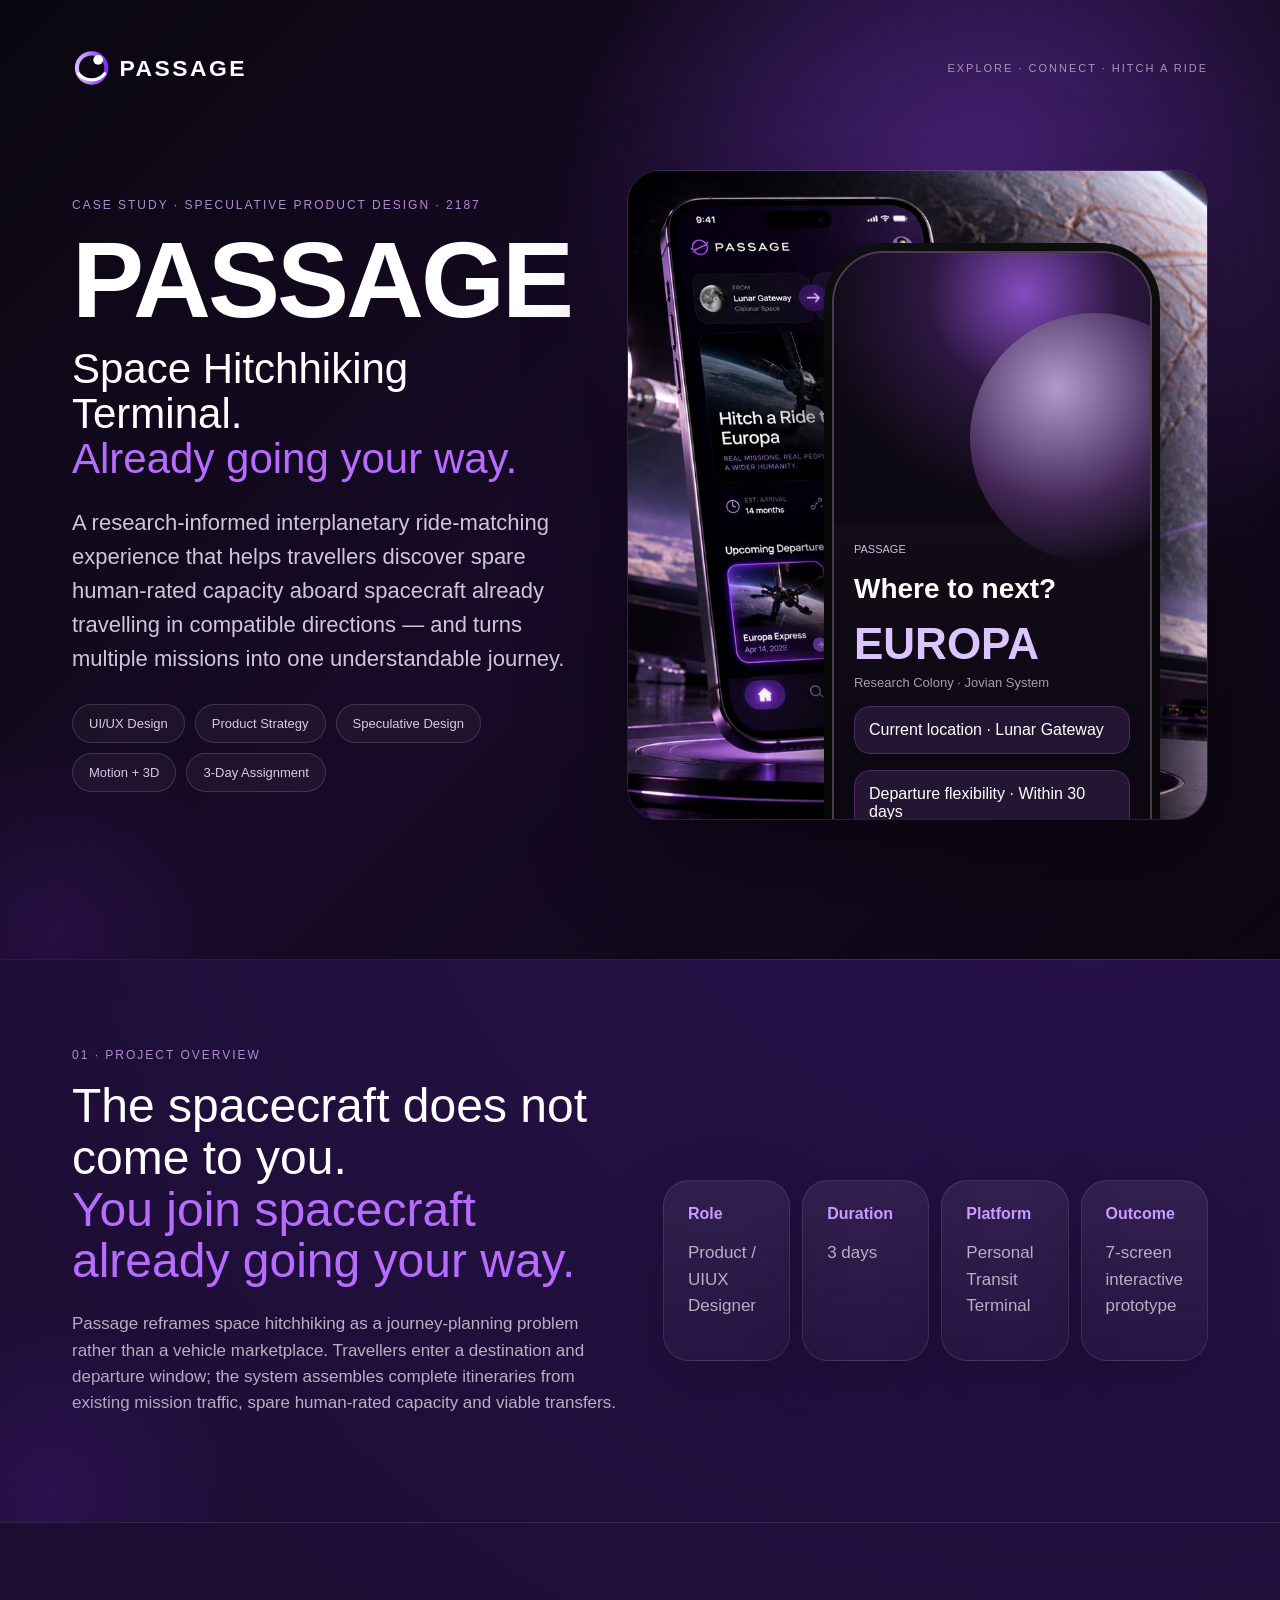
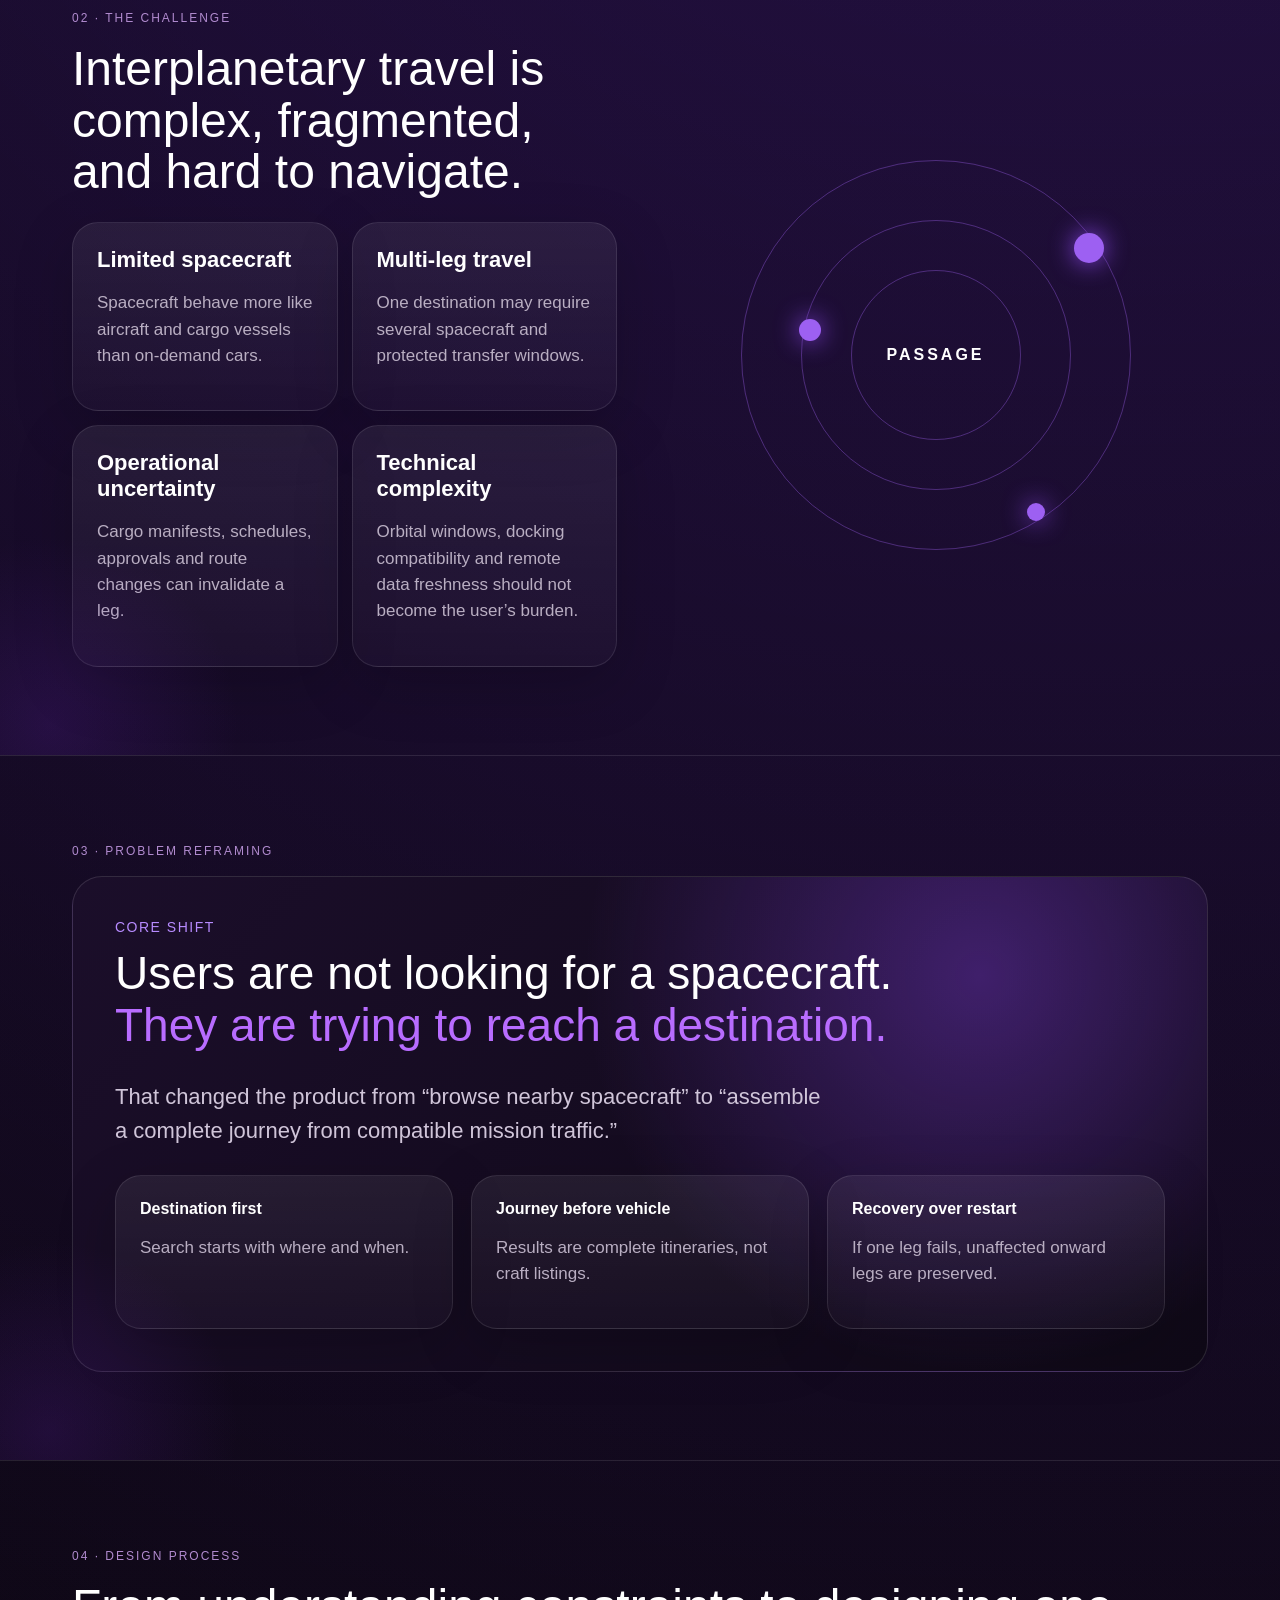
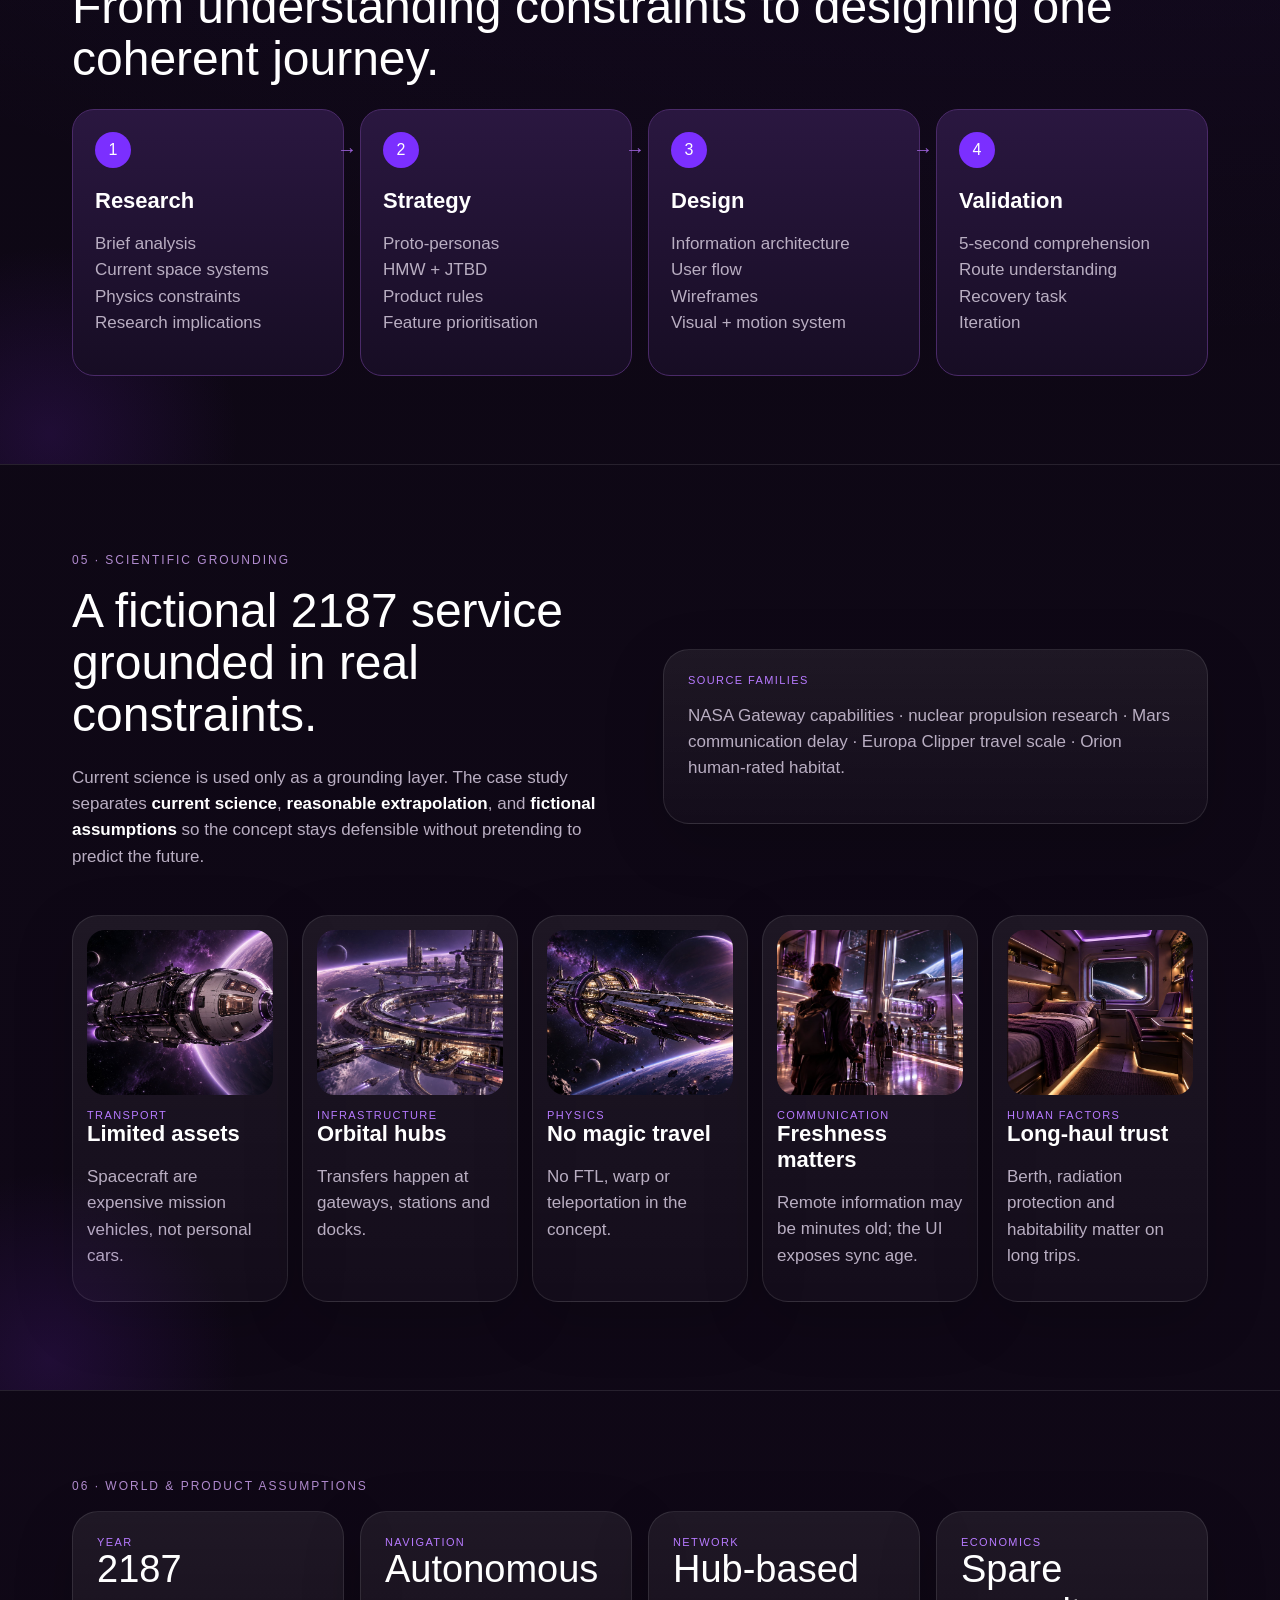
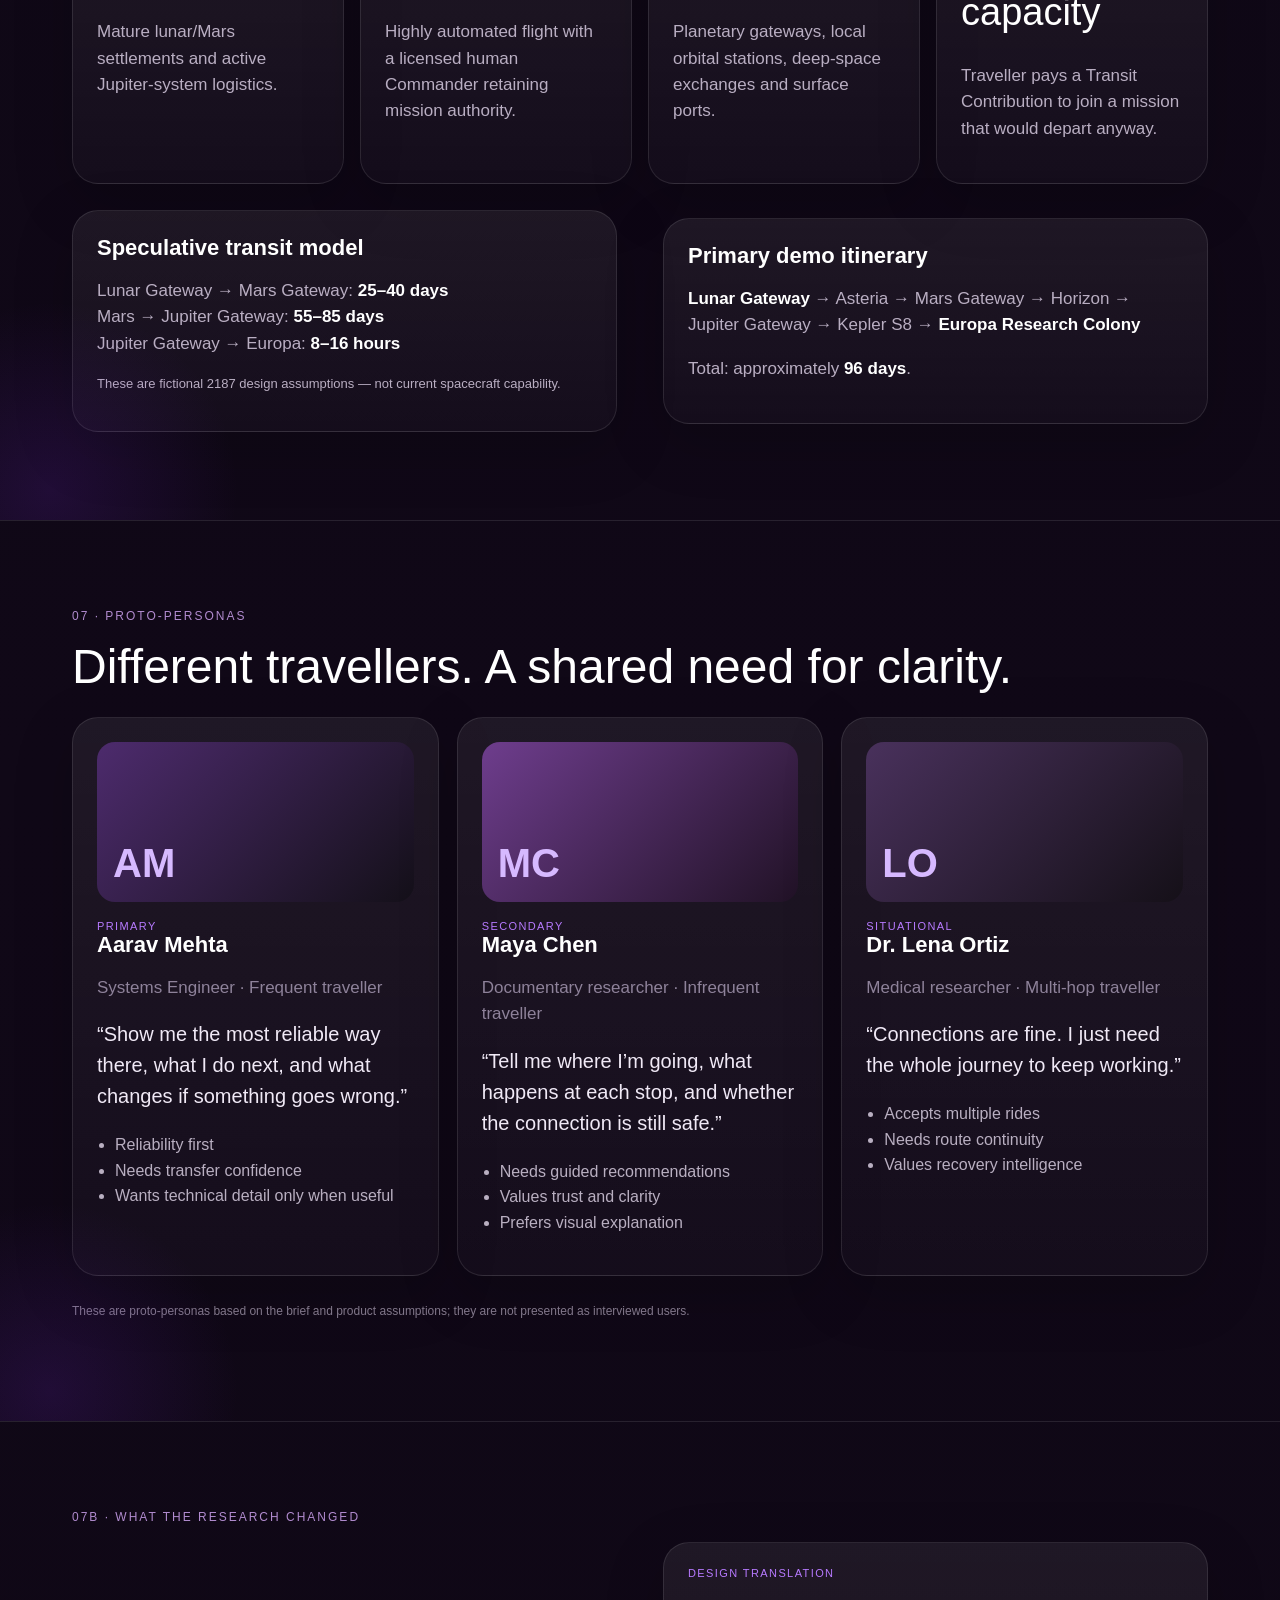
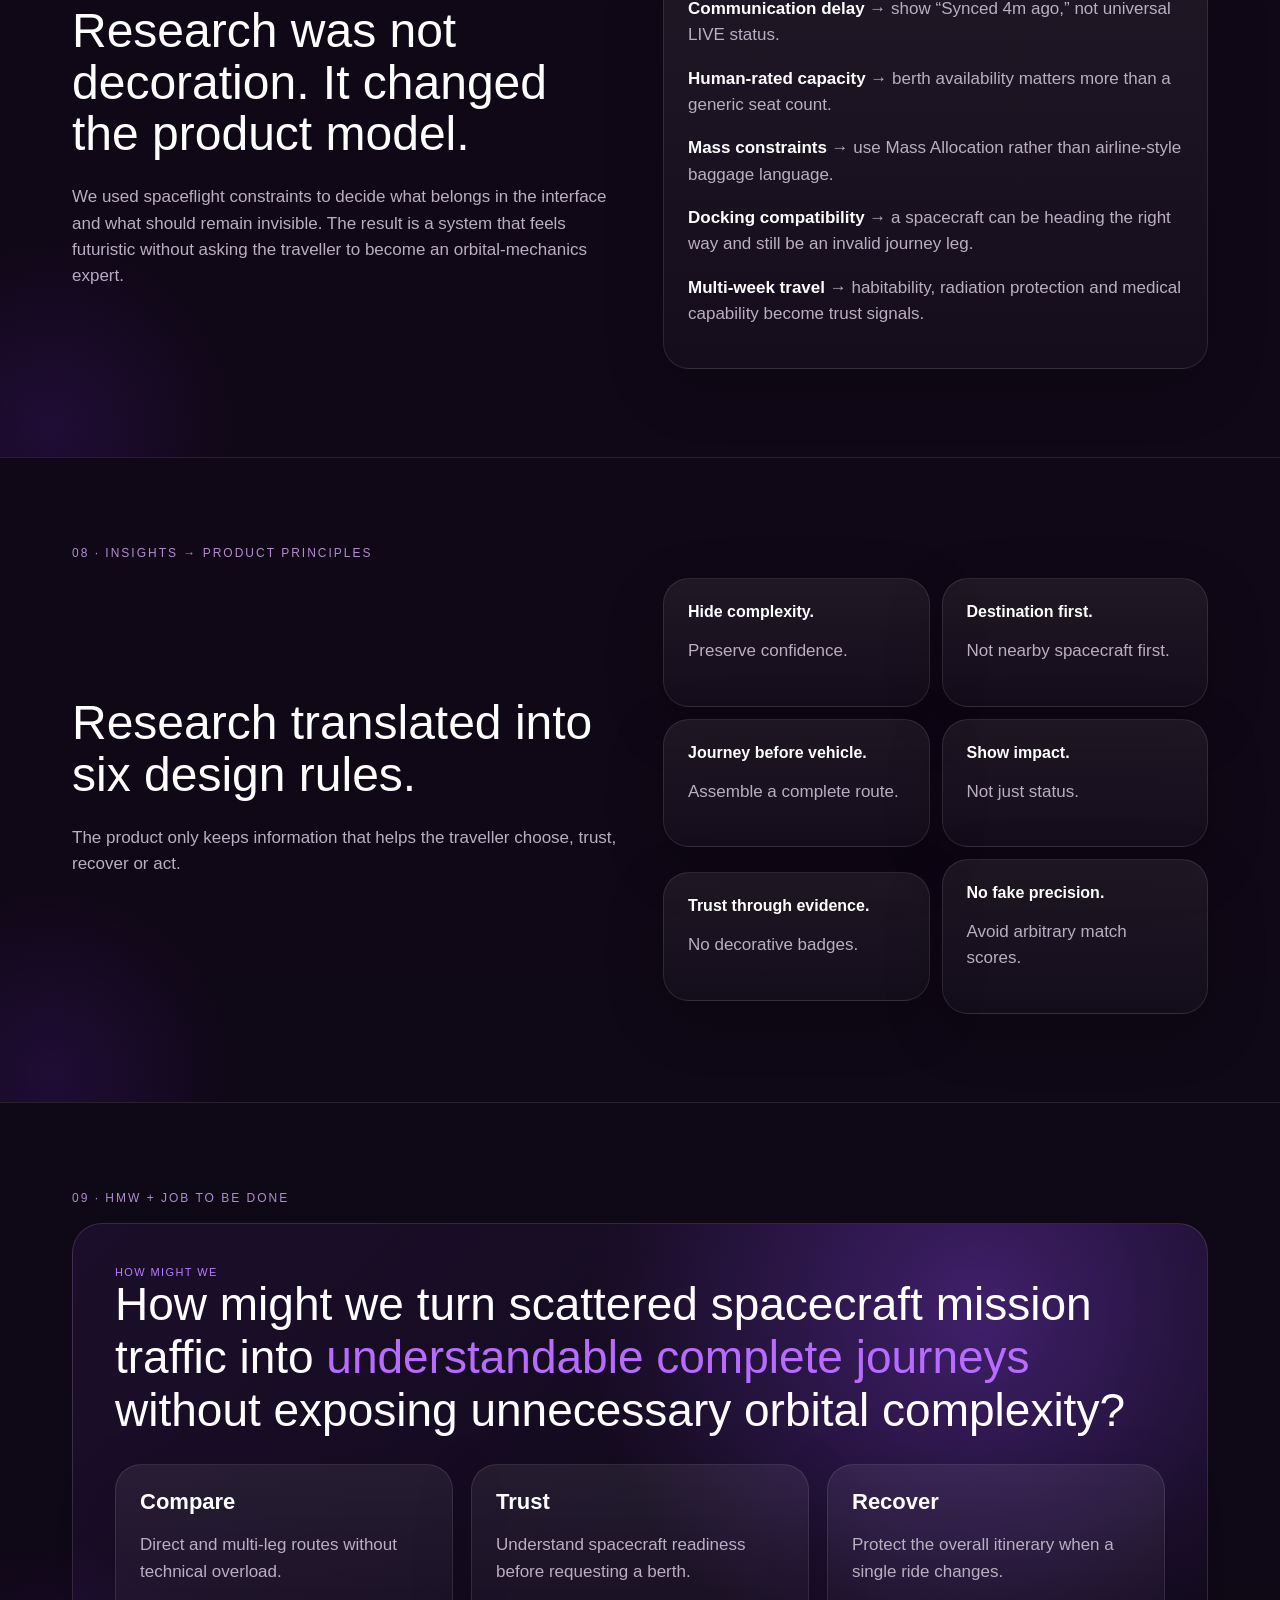
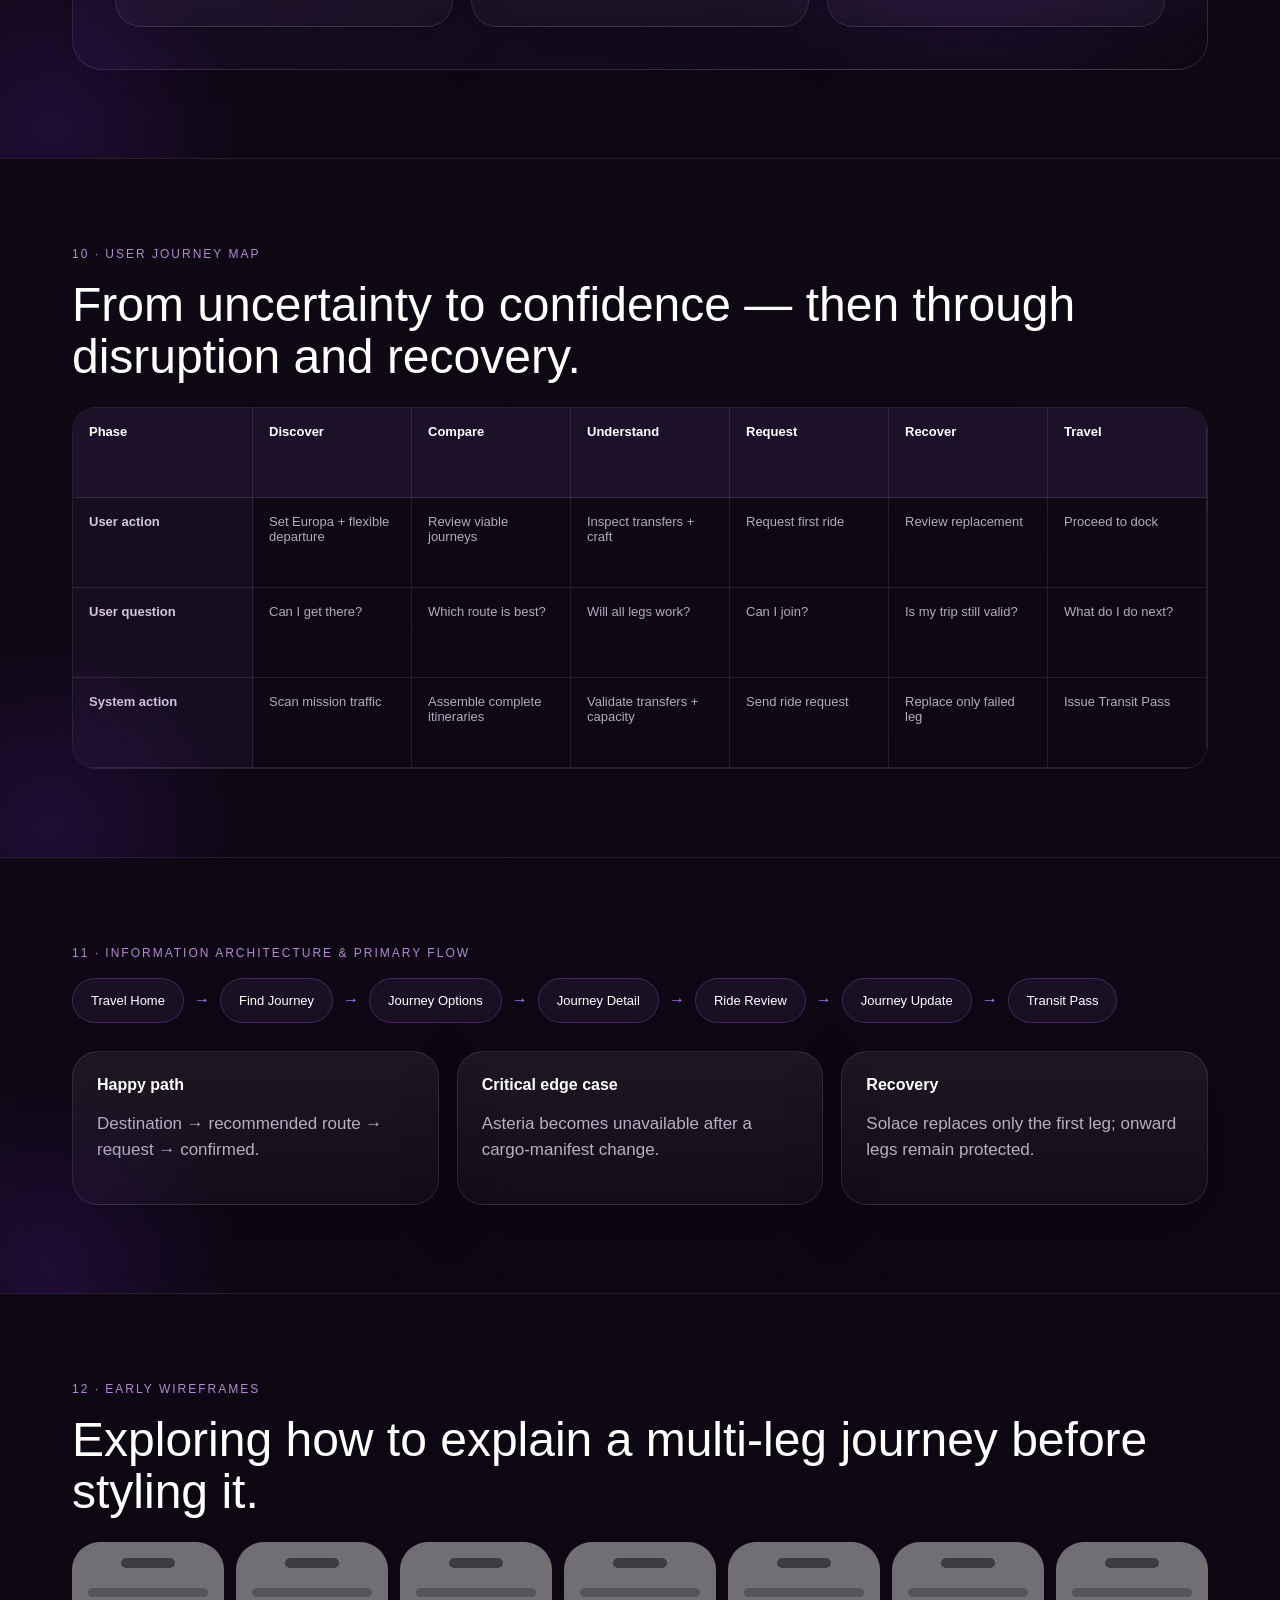
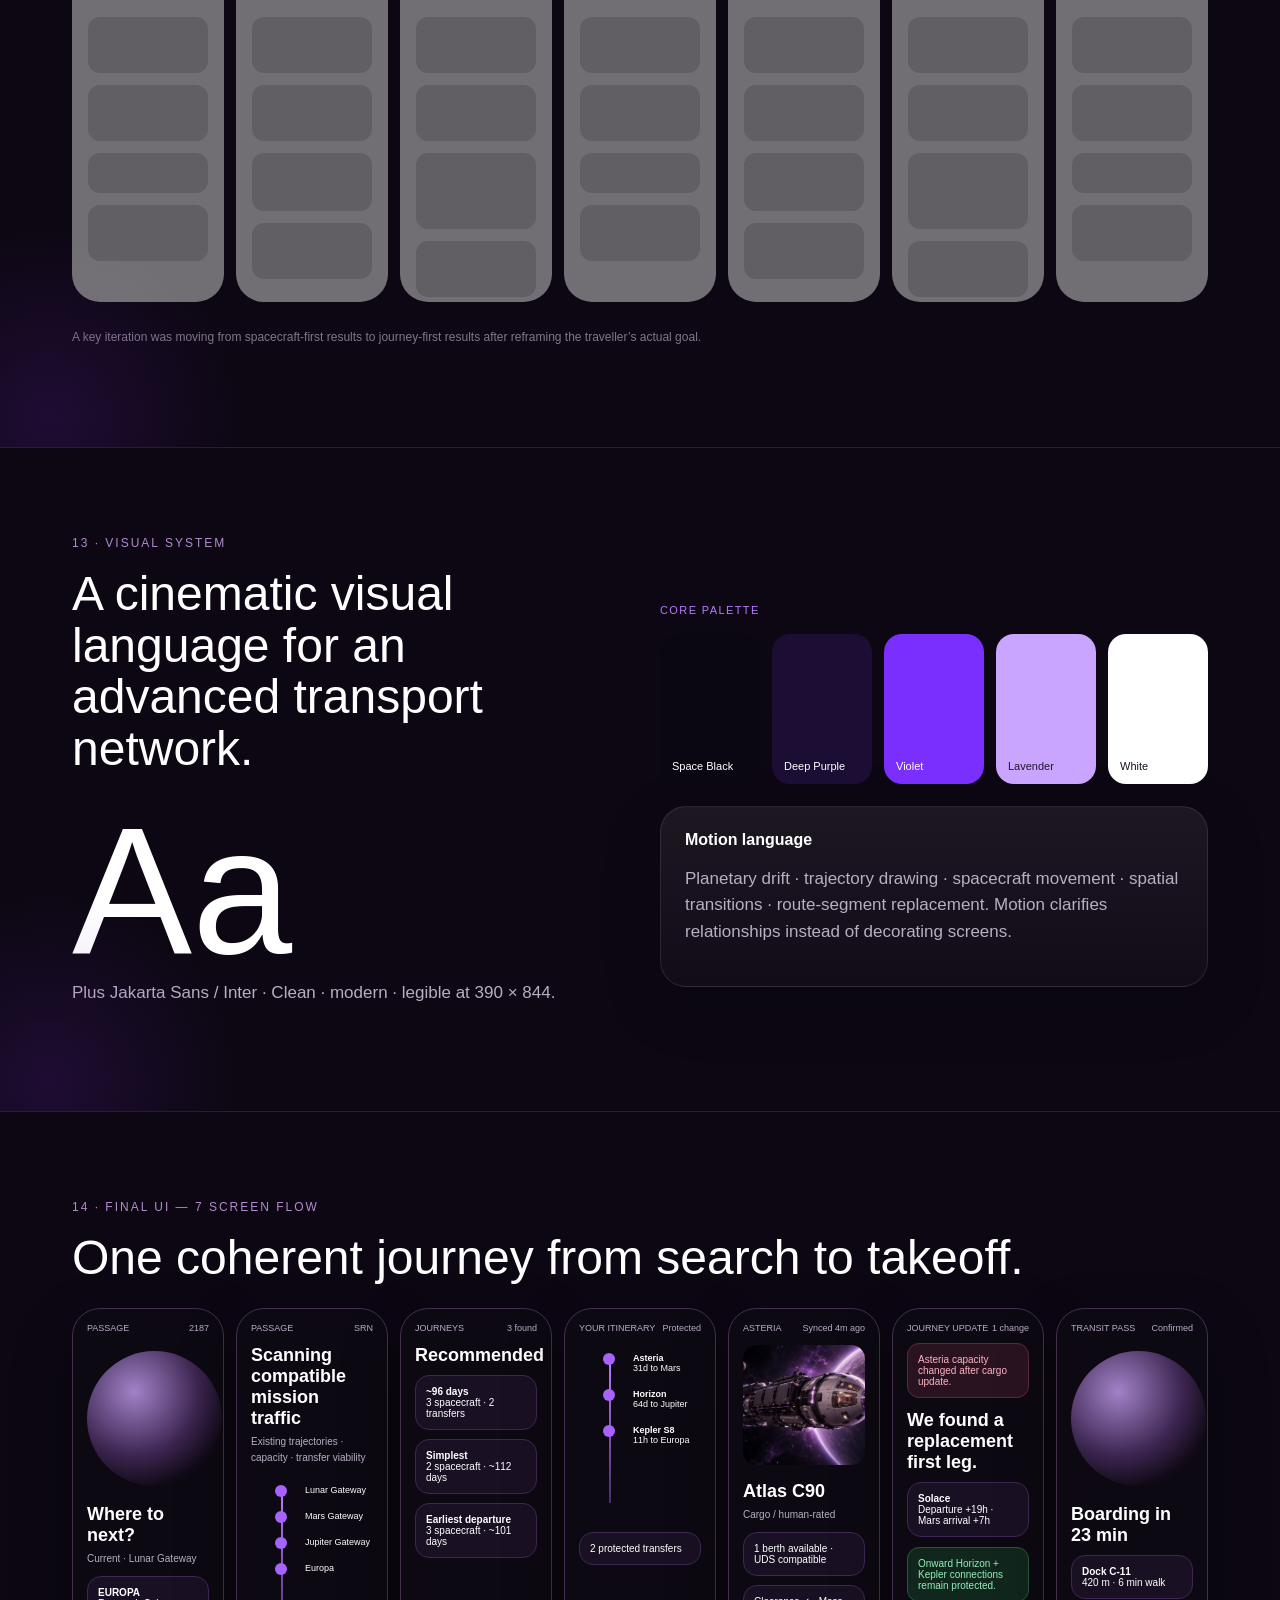
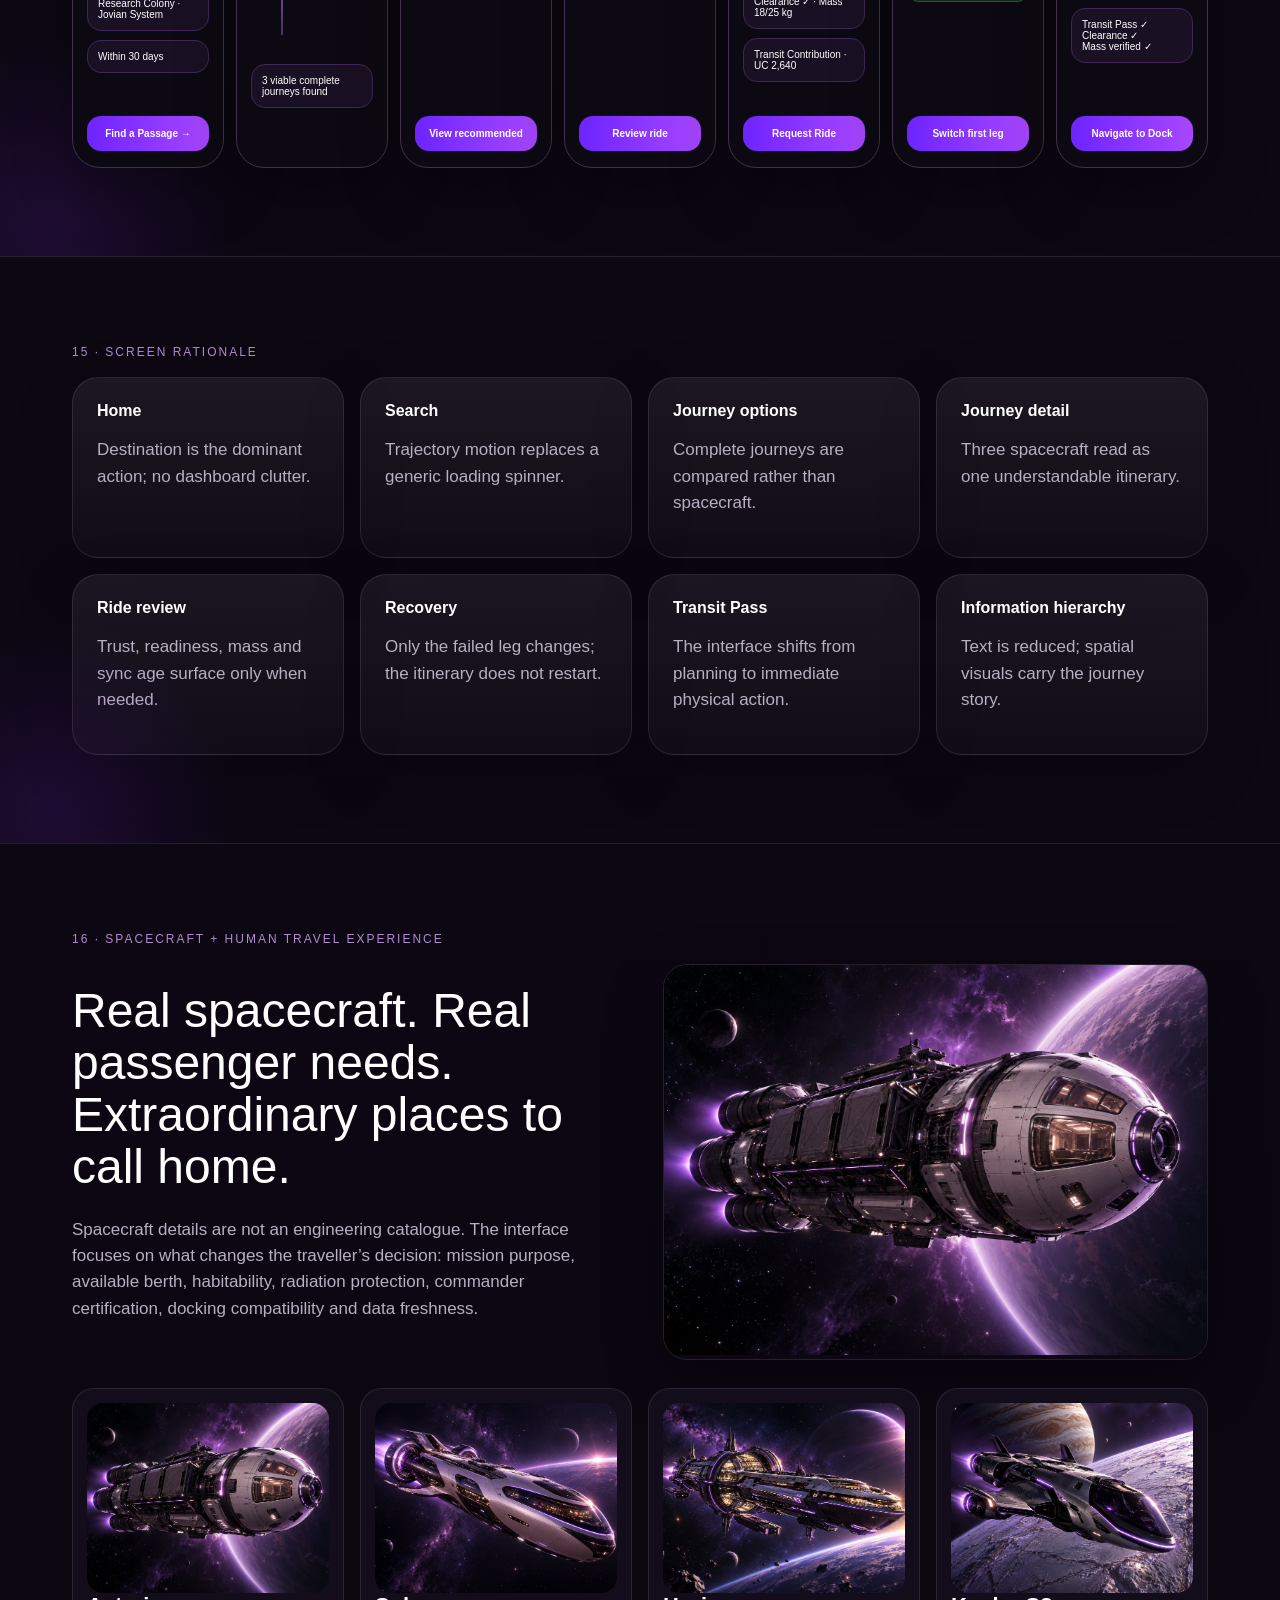
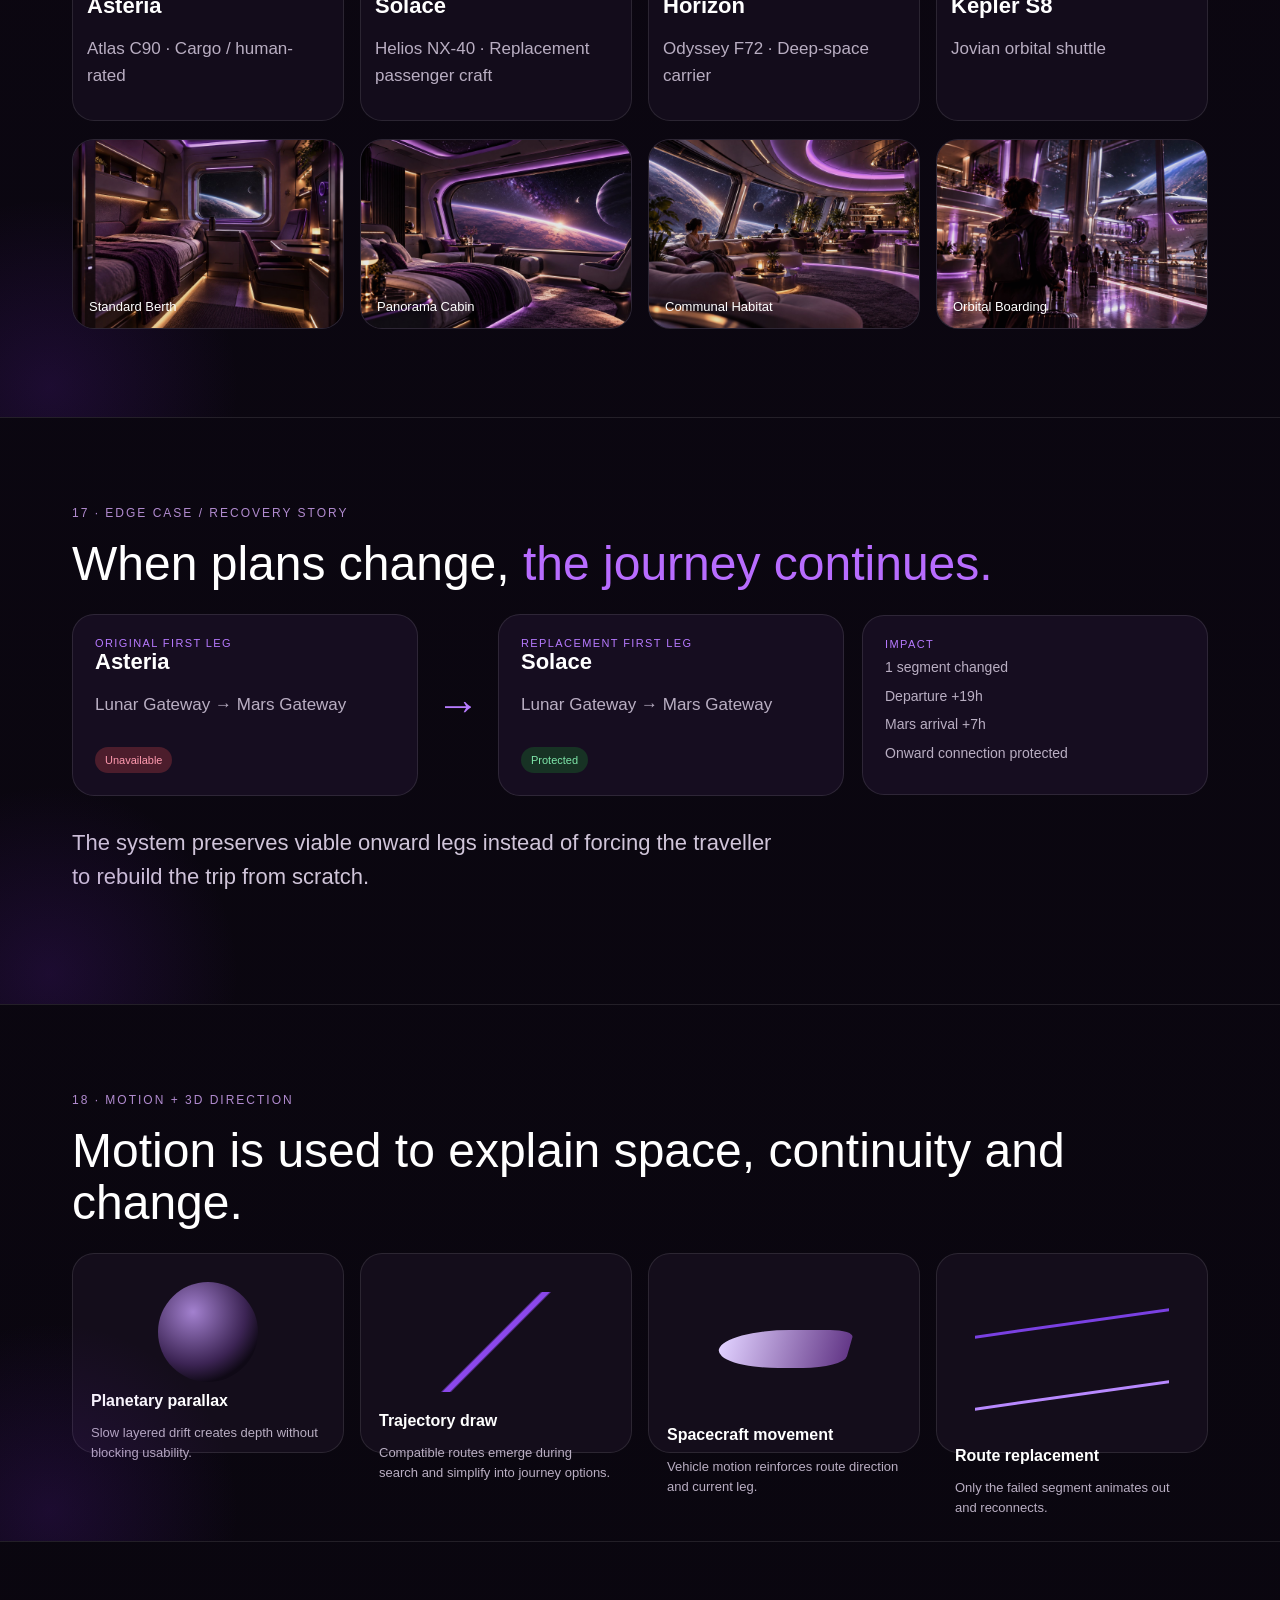
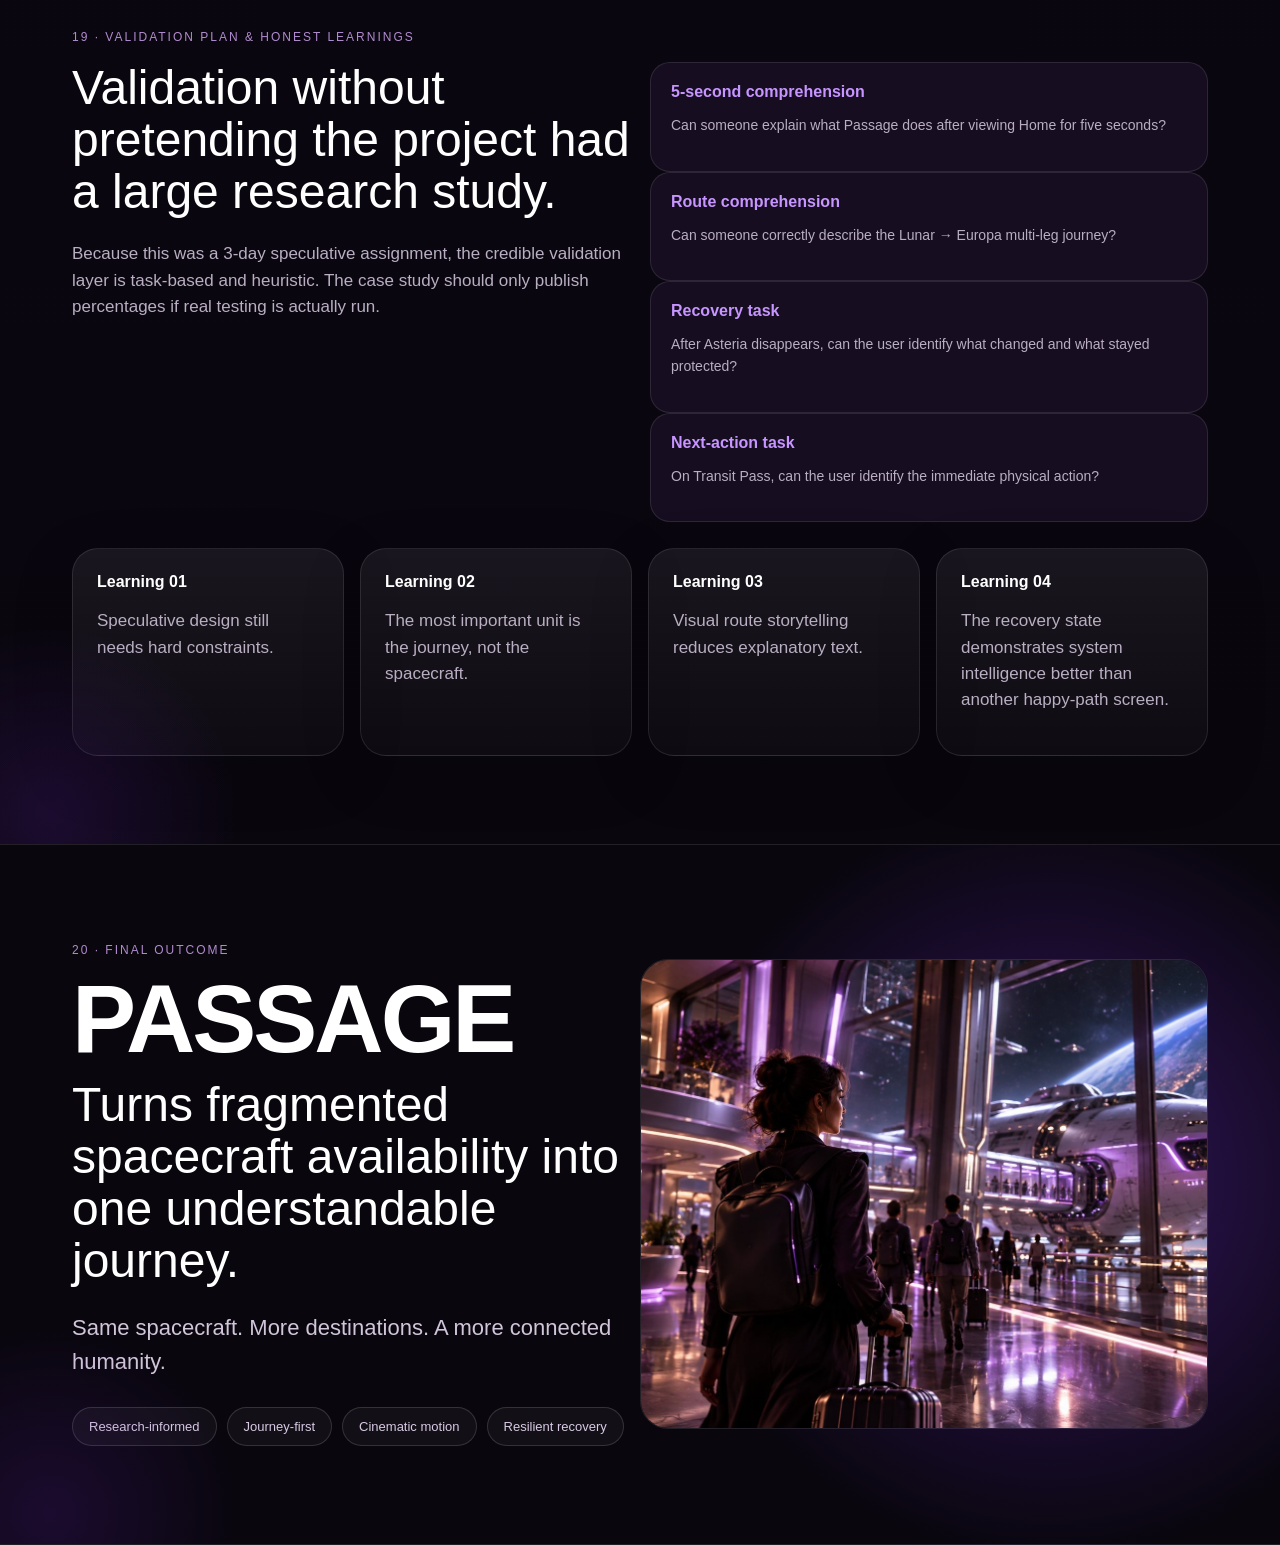
==== index.html @ 9d710ddb "Initial commit: Passage case study" ====
<!doctype html>
<html><head><meta charset="utf-8"><meta name="viewport" content="width=device-width,initial-scale=1">
<title>PASSAGE — Space Hitchhiking Case Study</title><link rel="stylesheet" href="style.css"></head>
<body><main class="case">

<section class="hero">
<div class="topbar"><img src="assets/passage_logo.svg"><div class="nav">EXPLORE · CONNECT · HITCH A RIDE</div></div>
<div class="hero-grid">
<div class="hero-copy">
<div class="eyebrow">CASE STUDY · SPECULATIVE PRODUCT DESIGN · 2187</div>
<h1>PASSAGE</h1>
<h2>Space Hitchhiking Terminal.<br><span class="highlight">Already going your way.</span></h2>
<p class="lead">A research-informed interplanetary ride-matching experience that helps travellers discover spare human-rated capacity aboard spacecraft already travelling in compatible directions — and turns multiple missions into one understandable journey.</p>
<div class="chips"><span class="chip">UI/UX Design</span><span class="chip">Product Strategy</span><span class="chip">Speculative Design</span><span class="chip">Motion + 3D</span><span class="chip">3-Day Assignment</span></div>
</div>
<div class="hero-art hero-real"><img src="assets/hero_real.jpg" class="hero-real-img" alt="PASSAGE cinematic Europa travel experience">
<div class="device"><div class="sky"></div><div class="body"><div class="app-head"><span>PASSAGE</span><span>2187</span></div><div class="app-title">Where to next?</div><div class="destination">EUROPA<span>Research Colony · Jovian System</span></div><div class="pill">Current location · Lunar Gateway</div><div class="pill">Departure flexibility · Within 30 days</div><div class="cta">Find a Passage →</div></div></div>
</div>
</div>
</section>

<section>
<div class="eyebrow">01 · PROJECT OVERVIEW</div>
<div class="grid2">
<div><h2>The spacecraft does not come to you.<br><span class="highlight">You join spacecraft already going your way.</span></h2>
<p>Passage reframes space hitchhiking as a journey-planning problem rather than a vehicle marketplace. Travellers enter a destination and departure window; the system assembles complete itineraries from existing mission traffic, spare human-rated capacity and viable transfers.</p></div>
<div class="meta-row">
<div class="card"><b>Role</b><p>Product / UIUX Designer</p></div><div class="card"><b>Duration</b><p>3 days</p></div><div class="card"><b>Platform</b><p>Personal Transit Terminal</p></div><div class="card"><b>Outcome</b><p>7-screen interactive prototype</p></div>
</div></div>
</section>

<section>
<div class="eyebrow">02 · THE CHALLENGE</div>
<div class="grid2"><div>
<h2>Interplanetary travel is complex, fragmented, and hard to navigate.</h2>
<div class="grid2" style="gap:14px">
<div class="card"><h4>Limited spacecraft</h4><p>Spacecraft behave more like aircraft and cargo vessels than on-demand cars.</p></div>
<div class="card"><h4>Multi-leg travel</h4><p>One destination may require several spacecraft and protected transfer windows.</p></div>
<div class="card"><h4>Operational uncertainty</h4><p>Cargo manifests, schedules, approvals and route changes can invalidate a leg.</p></div>
<div class="card"><h4>Technical complexity</h4><p>Orbital windows, docking compatibility and remote data freshness should not become the user’s burden.</p></div>
</div></div>
<div class="problem-ring"><div class="ring r1"></div><div class="ring r2"></div><div class="ring r3"></div><div class="dot d1"></div><div class="dot d2"></div><div class="dot d3"></div><div class="center">PASSAGE</div></div>
</div>
</section>

<section>
<div class="eyebrow">03 · PROBLEM REFRAMING</div>
<div class="hmw"><div class="kicker">Core shift</div><h3>Users are not looking for a spacecraft.<br><span class="highlight">They are trying to reach a destination.</span></h3>
<p class="lead">That changed the product from “browse nearby spacecraft” to “assemble a complete journey from compatible mission traffic.”</p>
<div class="grid3" style="margin-top:26px"><div class="card"><b>Destination first</b><p>Search starts with where and when.</p></div><div class="card"><b>Journey before vehicle</b><p>Results are complete itineraries, not craft listings.</p></div><div class="card"><b>Recovery over restart</b><p>If one leg fails, unaffected onward legs are preserved.</p></div></div></div>
</section>

<section>
<div class="eyebrow">04 · DESIGN PROCESS</div>
<h2>From understanding constraints to designing one coherent journey.</h2>
<div class="process">
<div class="stage"><div class="num">1</div><h4>Research</h4><p>Brief analysis<br>Current space systems<br>Physics constraints<br>Research implications</p></div>
<div class="stage"><div class="num">2</div><h4>Strategy</h4><p>Proto-personas<br>HMW + JTBD<br>Product rules<br>Feature prioritisation</p></div>
<div class="stage"><div class="num">3</div><h4>Design</h4><p>Information architecture<br>User flow<br>Wireframes<br>Visual + motion system</p></div>
<div class="stage"><div class="num">4</div><h4>Validation</h4><p>5-second comprehension<br>Route understanding<br>Recovery task<br>Iteration</p></div>
</div>
</section>

<section>
<div class="eyebrow">05 · SCIENTIFIC GROUNDING</div>
<div class="grid2"><div><h2>A fictional 2187 service grounded in real constraints.</h2>
<p>Current science is used only as a grounding layer. The case study separates <b class="white">current science</b>, <b class="white">reasonable extrapolation</b>, and <b class="white">fictional assumptions</b> so the concept stays defensible without pretending to predict the future.</p></div>
<div class="card"><div class="tag">Source families</div><p>NASA Gateway capabilities · nuclear propulsion research · Mars communication delay · Europa Clipper travel scale · Orion human-rated habitat.</p></div></div>
<div class="grid5" style="margin-top:28px">
<div class="card research-card"><div class="visual photo-visual"><img src="assets/asteria_real.jpg"></div><div class="tag">Transport</div><h4>Limited assets</h4><p>Spacecraft are expensive mission vehicles, not personal cars.</p></div>
<div class="card research-card"><div class="visual photo-visual"><img src="assets/hub_real.jpg"></div><div class="tag">Infrastructure</div><h4>Orbital hubs</h4><p>Transfers happen at gateways, stations and docks.</p></div>
<div class="card research-card"><div class="visual photo-visual"><img src="assets/horizon_real.jpg"></div><div class="tag">Physics</div><h4>No magic travel</h4><p>No FTL, warp or teleportation in the concept.</p></div>
<div class="card research-card"><div class="visual photo-visual"><img src="assets/boarding_real.jpg"></div><div class="tag">Communication</div><h4>Freshness matters</h4><p>Remote information may be minutes old; the UI exposes sync age.</p></div>
<div class="card research-card"><div class="visual photo-visual"><img src="assets/berth_real.jpg"></div><div class="tag">Human factors</div><h4>Long-haul trust</h4><p>Berth, radiation protection and habitability matter on long trips.</p></div>
</div>
</section>

<section>
<div class="eyebrow">06 · WORLD & PRODUCT ASSUMPTIONS</div>
<div class="grid4">
<div class="card"><div class="tag">Year</div><h3>2187</h3><p>Mature lunar/Mars settlements and active Jupiter-system logistics.</p></div>
<div class="card"><div class="tag">Navigation</div><h3>Autonomous</h3><p>Highly automated flight with a licensed human Commander retaining mission authority.</p></div>
<div class="card"><div class="tag">Network</div><h3>Hub-based</h3><p>Planetary gateways, local orbital stations, deep-space exchanges and surface ports.</p></div>
<div class="card"><div class="tag">Economics</div><h3>Spare capacity</h3><p>Traveller pays a Transit Contribution to join a mission that would depart anyway.</p></div>
</div>
<div class="grid2" style="margin-top:26px">
<div class="card"><h4>Speculative transit model</h4><p>Lunar Gateway → Mars Gateway: <b class="white">25–40 days</b><br>Mars → Jupiter Gateway: <b class="white">55–85 days</b><br>Jupiter Gateway → Europa: <b class="white">8–16 hours</b></p><p class="small">These are fictional 2187 design assumptions — not current spacecraft capability.</p></div>
<div class="card"><h4>Primary demo itinerary</h4><p><b class="white">Lunar Gateway</b> → Asteria → Mars Gateway → Horizon → Jupiter Gateway → Kepler S8 → <b class="white">Europa Research Colony</b></p><p>Total: approximately <b class="white">96 days</b>.</p></div>
</div>
</section>

<section>
<div class="eyebrow">07 · PROTO-PERSONAS</div>
<h2>Different travellers. A shared need for clarity.</h2>
<div class="grid3">
<div class="card persona"><div class="avatar">AM</div><div class="tag" style="margin-top:18px">Primary</div><h4>Aarav Mehta</h4><p class="muted">Systems Engineer · Frequent traveller</p><p class="quote">“Show me the most reliable way there, what I do next, and what changes if something goes wrong.”</p><ul><li>Reliability first</li><li>Needs transfer confidence</li><li>Wants technical detail only when useful</li></ul></div>
<div class="card persona"><div class="avatar alt">MC</div><div class="tag" style="margin-top:18px">Secondary</div><h4>Maya Chen</h4><p class="muted">Documentary researcher · Infrequent traveller</p><p class="quote">“Tell me where I’m going, what happens at each stop, and whether the connection is still safe.”</p><ul><li>Needs guided recommendations</li><li>Values trust and clarity</li><li>Prefers visual explanation</li></ul></div>
<div class="card persona"><div class="avatar alt2">LO</div><div class="tag" style="margin-top:18px">Situational</div><h4>Dr. Lena Ortiz</h4><p class="muted">Medical researcher · Multi-hop traveller</p><p class="quote">“Connections are fine. I just need the whole journey to keep working.”</p><ul><li>Accepts multiple rides</li><li>Needs route continuity</li><li>Values recovery intelligence</li></ul></div>
</div>
<p class="footer-note">These are proto-personas based on the brief and product assumptions; they are not presented as interviewed users.</p>
</section>

<section>
<div class="eyebrow">07B · WHAT THE RESEARCH CHANGED</div>
<div class="grid2">
<div>
<h2>Research was not decoration. It changed the product model.</h2>
<p>We used spaceflight constraints to decide what belongs in the interface and what should remain invisible. The result is a system that feels futuristic without asking the traveller to become an orbital-mechanics expert.</p>
</div>
<div class="card">
<div class="tag">Design translation</div>
<p><b class="white">Communication delay</b> → show “Synced 4m ago,” not universal LIVE status.</p>
<p><b class="white">Human-rated capacity</b> → berth availability matters more than a generic seat count.</p>
<p><b class="white">Mass constraints</b> → use Mass Allocation rather than airline-style baggage language.</p>
<p><b class="white">Docking compatibility</b> → a spacecraft can be heading the right way and still be an invalid journey leg.</p>
<p><b class="white">Multi-week travel</b> → habitability, radiation protection and medical capability become trust signals.</p>
</div>
</div>
</section>

<section>
<div class="eyebrow">08 · INSIGHTS → PRODUCT PRINCIPLES</div>
<div class="grid2">
<div><h2>Research translated into six design rules.</h2><p>The product only keeps information that helps the traveller choose, trust, recover or act.</p></div>
<div class="grid2" style="gap:12px">
<div class="card"><b>Hide complexity.</b><p>Preserve confidence.</p></div><div class="card"><b>Destination first.</b><p>Not nearby spacecraft first.</p></div>
<div class="card"><b>Journey before vehicle.</b><p>Assemble a complete route.</p></div><div class="card"><b>Show impact.</b><p>Not just status.</p></div>
<div class="card"><b>Trust through evidence.</b><p>No decorative badges.</p></div><div class="card"><b>No fake precision.</b><p>Avoid arbitrary match scores.</p></div>
</div></div>
</section>

<section>
<div class="eyebrow">09 · HMW + JOB TO BE DONE</div>
<div class="hmw"><div class="tag">How might we</div><h3>How might we turn scattered spacecraft mission traffic into <span class="highlight">understandable complete journeys</span> without exposing unnecessary orbital complexity?</h3>
<div class="grid3"><div class="card"><h4>Compare</h4><p>Direct and multi-leg routes without technical overload.</p></div><div class="card"><h4>Trust</h4><p>Understand spacecraft readiness before requesting a berth.</p></div><div class="card"><h4>Recover</h4><p>Protect the overall itinerary when a single ride changes.</p></div></div></div>
</section>

<section>
<div class="eyebrow">10 · USER JOURNEY MAP</div>
<h2>From uncertainty to confidence — then through disruption and recovery.</h2>
<div class="journey-table">
<div class="jt-cell head">Phase</div><div class="jt-cell head">Discover</div><div class="jt-cell head">Compare</div><div class="jt-cell head">Understand</div><div class="jt-cell head">Request</div><div class="jt-cell head">Recover</div><div class="jt-cell head">Travel</div>
<div class="jt-cell phase">User action</div><div class="jt-cell">Set Europa + flexible departure</div><div class="jt-cell">Review viable journeys</div><div class="jt-cell">Inspect transfers + craft</div><div class="jt-cell">Request first ride</div><div class="jt-cell">Review replacement</div><div class="jt-cell">Proceed to dock</div>
<div class="jt-cell phase">User question</div><div class="jt-cell">Can I get there?</div><div class="jt-cell">Which route is best?</div><div class="jt-cell">Will all legs work?</div><div class="jt-cell">Can I join?</div><div class="jt-cell">Is my trip still valid?</div><div class="jt-cell">What do I do next?</div>
<div class="jt-cell phase">System action</div><div class="jt-cell">Scan mission traffic</div><div class="jt-cell">Assemble complete itineraries</div><div class="jt-cell">Validate transfers + capacity</div><div class="jt-cell">Send ride request</div><div class="jt-cell">Replace only failed leg</div><div class="jt-cell">Issue Transit Pass</div>
</div>
</section>

<section>
<div class="eyebrow">11 · INFORMATION ARCHITECTURE & PRIMARY FLOW</div>
<div class="flow"><span class="node">Travel Home</span><span class="arrow">→</span><span class="node">Find Journey</span><span class="arrow">→</span><span class="node">Journey Options</span><span class="arrow">→</span><span class="node">Journey Detail</span><span class="arrow">→</span><span class="node">Ride Review</span><span class="arrow">→</span><span class="node">Journey Update</span><span class="arrow">→</span><span class="node">Transit Pass</span></div>
<div class="grid3" style="margin-top:28px"><div class="card"><b>Happy path</b><p>Destination → recommended route → request → confirmed.</p></div><div class="card"><b>Critical edge case</b><p>Asteria becomes unavailable after a cargo-manifest change.</p></div><div class="card"><b>Recovery</b><p>Solace replaces only the first leg; onward legs remain protected.</p></div></div>
</section>

<section>
<div class="eyebrow">12 · EARLY WIREFRAMES</div>
<h2>Exploring how to explain a multi-leg journey before styling it.</h2>
<div class="wire-row"><div class="wf"><div class="notch"></div><div class="line"></div><div class="box"></div><div class="box"></div><div class="box" style="height:40px"></div><div class="box"></div></div><div class="wf"><div class="notch"></div><div class="line"></div><div class="box"></div><div class="box"></div><div class="box" style="height:58px"></div><div class="box"></div></div><div class="wf"><div class="notch"></div><div class="line"></div><div class="box"></div><div class="box"></div><div class="box" style="height:76px"></div><div class="box"></div></div><div class="wf"><div class="notch"></div><div class="line"></div><div class="box"></div><div class="box"></div><div class="box" style="height:40px"></div><div class="box"></div></div><div class="wf"><div class="notch"></div><div class="line"></div><div class="box"></div><div class="box"></div><div class="box" style="height:58px"></div><div class="box"></div></div><div class="wf"><div class="notch"></div><div class="line"></div><div class="box"></div><div class="box"></div><div class="box" style="height:76px"></div><div class="box"></div></div><div class="wf"><div class="notch"></div><div class="line"></div><div class="box"></div><div class="box"></div><div class="box" style="height:40px"></div><div class="box"></div></div></div>
<p class="footer-note">A key iteration was moving from spacecraft-first results to journey-first results after reframing the traveller’s actual goal.</p>
</section>

<section>
<div class="eyebrow">13 · VISUAL SYSTEM</div>
<div class="grid2"><div><h2>A cinematic visual language for an advanced transport network.</h2><div style="font-size:180px;line-height:.8;margin:44px 0 12px">Aa</div><p>Plus Jakarta Sans / Inter · Clean · modern · legible at 390 × 844.</p></div>
<div><div class="tag">Core palette</div><div class="palette" style="margin-top:18px"><div class="swatch" style="background:#0B0712">Space Black</div><div class="swatch" style="background:#1B0D34">Deep Purple</div><div class="swatch" style="background:#7B2FFF">Violet</div><div class="swatch" style="background:#C9A5FF;color:#22142E">Lavender</div><div class="swatch" style="background:#FFFFFF;color:#1b1024">White</div></div>
<div class="card" style="margin-top:22px"><b>Motion language</b><p>Planetary drift · trajectory drawing · spacecraft movement · spatial transitions · route-segment replacement. Motion clarifies relationships instead of decorating screens.</p></div></div></div>
</section>

<section>
<div class="eyebrow">14 · FINAL UI — 7 SCREEN FLOW</div>
<h2>One coherent journey from search to takeoff.</h2>
<div class="screen-grid">
<div class="screen"><div class="bar"><span>PASSAGE</span><span>2187</span></div><div class="hero-orb"></div><h5>Where to next?</h5><p>Current · Lunar Gateway</p><div class="mini-card"><b>EUROPA</b><br>Research Colony · Jovian System</div><div class="mini-card">Within 30 days</div><div class="mini-cta">Find a Passage →</div></div>
<div class="screen"><div class="bar"><span>PASSAGE</span><span>SRN</span></div><h5>Scanning compatible mission traffic</h5><p>Existing trajectories · capacity · transfer viability</p><div class="route-mini"><div class="linev"></div><div class="stop">Lunar Gateway</div><div class="stop">Mars Gateway</div><div class="stop">Jupiter Gateway</div><div class="stop">Europa</div></div><div class="mini-card">3 viable complete journeys found</div></div>
<div class="screen"><div class="bar"><span>JOURNEYS</span><span>3 found</span></div><h5>Recommended</h5><div class="mini-card"><b>~96 days</b><br>3 spacecraft · 2 transfers</div><div class="mini-card"><b>Simplest</b><br>2 spacecraft · ~112 days</div><div class="mini-card"><b>Earliest departure</b><br>3 spacecraft · ~101 days</div><div class="mini-cta">View recommended</div></div>
<div class="screen"><div class="bar"><span>YOUR ITINERARY</span><span>Protected</span></div><div class="route-mini"><div class="linev"></div><div class="stop"><b>Asteria</b><br>31d to Mars</div><div class="stop"><b>Horizon</b><br>64d to Jupiter</div><div class="stop"><b>Kepler S8</b><br>11h to Europa</div></div><div class="mini-card">2 protected transfers</div><div class="mini-cta">Review ride</div></div>
<div class="screen"><div class="bar"><span>ASTERIA</span><span>Synced 4m ago</span></div><img src="assets/asteria_real.jpg" class="screen-real-art" alt="Asteria spacecraft"><h5>Atlas C90</h5><p>Cargo / human-rated</p><div class="mini-card">1 berth available · UDS compatible</div><div class="mini-card">Clearance ✓ · Mass 18/25 kg</div><div class="mini-card">Transit Contribution · UC 2,640</div><div class="mini-cta">Request Ride</div></div>
<div class="screen"><div class="bar"><span>JOURNEY UPDATE</span><span>1 change</span></div><div class="alert">Asteria capacity changed after cargo update.</div><h5>We found a replacement first leg.</h5><div class="mini-card"><b>Solace</b><br>Departure +19h · Mars arrival +7h</div><div class="success">Onward Horizon + Kepler connections remain protected.</div><div class="mini-cta">Switch first leg</div></div>
<div class="screen"><div class="bar"><span>TRANSIT PASS</span><span>Confirmed</span></div><div class="hero-orb"></div><h5>Boarding in 23 min</h5><div class="mini-card"><b>Dock C-11</b><br>420 m · 6 min walk</div><div class="mini-card">Transit Pass ✓<br>Clearance ✓<br>Mass verified ✓</div><div class="mini-cta">Navigate to Dock</div></div>
</div>
</section>

<section>
<div class="eyebrow">15 · SCREEN RATIONALE</div>
<div class="grid4">
<div class="card"><b>Home</b><p>Destination is the dominant action; no dashboard clutter.</p></div><div class="card"><b>Search</b><p>Trajectory motion replaces a generic loading spinner.</p></div><div class="card"><b>Journey options</b><p>Complete journeys are compared rather than spacecraft.</p></div><div class="card"><b>Journey detail</b><p>Three spacecraft read as one understandable itinerary.</p></div>
<div class="card"><b>Ride review</b><p>Trust, readiness, mass and sync age surface only when needed.</p></div><div class="card"><b>Recovery</b><p>Only the failed leg changes; the itinerary does not restart.</p></div><div class="card"><b>Transit Pass</b><p>The interface shifts from planning to immediate physical action.</p></div><div class="card"><b>Information hierarchy</b><p>Text is reduced; spatial visuals carry the journey story.</p></div>
</div>
</section>

<section>
<div class="eyebrow">16 · SPACECRAFT + HUMAN TRAVEL EXPERIENCE</div>
<div class="grid2"><div><h2>Real spacecraft. Real passenger needs. Extraordinary places to call home.</h2><p>Spacecraft details are not an engineering catalogue. The interface focuses on what changes the traveller’s decision: mission purpose, available berth, habitability, radiation protection, commander certification, docking compatibility and data freshness.</p></div><div class="image-card-large"><img src="assets/asteria_real.jpg" alt="Asteria spacecraft"></div></div>
<div class="craft-grid" style="margin-top:28px">
<div class="craft"><div class="art"><img src="assets/asteria_real.jpg"></div><h4>Asteria</h4><p>Atlas C90 · Cargo / human-rated</p></div>
<div class="craft"><div class="art"><img src="assets/solace_real.jpg"></div><h4>Solace</h4><p>Helios NX-40 · Replacement passenger craft</p></div>
<div class="craft"><div class="art"><img src="assets/horizon_real.jpg"></div><h4>Horizon</h4><p>Odyssey F72 · Deep-space carrier</p></div>
<div class="craft"><div class="art"><img src="assets/kepler_real.jpg"></div><h4>Kepler S8</h4><p>Jovian orbital shuttle</p></div>
</div>
<div class="cabin-grid">
<div class="cabin-card"><img src="assets/berth_real.jpg"><span>Standard Berth</span></div><div class="cabin-card"><img src="assets/cabin_real.jpg"><span>Panorama Cabin</span></div><div class="cabin-card"><img src="assets/lounge_real.jpg"><span>Communal Habitat</span></div><div class="cabin-card"><img src="assets/boarding_real.jpg"><span>Orbital Boarding</span></div>
</div>
</section>

<section>
<div class="eyebrow">17 · EDGE CASE / RECOVERY STORY</div>
<h2>When plans change, <span class="highlight">the journey continues.</span></h2>
<div class="recovery">
<div class="journey"><div class="tag">Original first leg</div><h4>Asteria</h4><p>Lunar Gateway → Mars Gateway</p><span class="status bad">Unavailable</span></div>
<div style="font-size:44px;color:#B77CFF">→</div>
<div class="journey"><div class="tag">Replacement first leg</div><h4>Solace</h4><p>Lunar Gateway → Mars Gateway</p><span class="status good">Protected</span></div>
<div class="journey impact"><div class="tag">Impact</div><p>1 segment changed</p><p>Departure +19h</p><p>Mars arrival +7h</p><p>Onward connection protected</p></div>
</div>
<p class="lead" style="margin-top:30px">The system preserves viable onward legs instead of forcing the traveller to rebuild the trip from scratch.</p>
</section>

<section>
<div class="eyebrow">18 · MOTION + 3D DIRECTION</div>
<h2>Motion is used to explain space, continuity and change.</h2>
<div class="motion-grid">
<div class="motion"><div class="orb"></div><b>Planetary parallax</b><p class="small">Slow layered drift creates depth without blocking usability.</p></div>
<div class="motion"><div class="path"></div><b>Trajectory draw</b><p class="small">Compatible routes emerge during search and simplify into journey options.</p></div>
<div class="motion"><div class="shipline"></div><b>Spacecraft movement</b><p class="small">Vehicle motion reinforces route direction and current leg.</p></div>
<div class="motion"><div class="swap"></div><b>Route replacement</b><p class="small">Only the failed segment animates out and reconnects.</p></div>
</div>
</section>

<section>
<div class="eyebrow">19 · VALIDATION PLAN & HONEST LEARNINGS</div>
<div class="validation">
<div><h2>Validation without pretending the project had a large research study.</h2><p>Because this was a 3-day speculative assignment, the credible validation layer is task-based and heuristic. The case study should only publish percentages if real testing is actually run.</p></div>
<div>
<div class="finding"><b>5-second comprehension</b><p>Can someone explain what Passage does after viewing Home for five seconds?</p></div>
<div class="finding"><b>Route comprehension</b><p>Can someone correctly describe the Lunar → Europa multi-leg journey?</p></div>
<div class="finding"><b>Recovery task</b><p>After Asteria disappears, can the user identify what changed and what stayed protected?</p></div>
<div class="finding"><b>Next-action task</b><p>On Transit Pass, can the user identify the immediate physical action?</p></div>
</div></div>
<div class="grid4" style="margin-top:26px"><div class="card"><b>Learning 01</b><p>Speculative design still needs hard constraints.</p></div><div class="card"><b>Learning 02</b><p>The most important unit is the journey, not the spacecraft.</p></div><div class="card"><b>Learning 03</b><p>Visual route storytelling reduces explanatory text.</p></div><div class="card"><b>Learning 04</b><p>The recovery state demonstrates system intelligence better than another happy-path screen.</p></div></div>
</section>

<section class="closing">
<div><div class="eyebrow">20 · FINAL OUTCOME</div><h1>PASSAGE</h1><h2>Turns fragmented spacecraft availability into one understandable journey.</h2><p class="lead">Same spacecraft. More destinations. A more connected humanity.</p><div class="chips"><span class="chip">Research-informed</span><span class="chip">Journey-first</span><span class="chip">Cinematic motion</span><span class="chip">Resilient recovery</span></div></div>
<div class="closing-art closing-real"><img src="assets/boarding_real.jpg" alt="PASSAGE boarding terminal"></div>
</section>

</main></body></html>
---- style.css ----
:root{
 --bg:#0B0712;--bg2:#120A1D;--panel:#171020;--panel2:#21132E;--purple:#7B2FFF;--violet:#A64CFF;
 --lav:#C9A5FF;--white:#FFF;--muted:#A99CB5;--line:rgba(255,255,255,.10);--green:#67E8A4;--red:#FF7D9A;
}
*{box-sizing:border-box} html{scroll-behavior:smooth} body{margin:0;background:#07050B;color:#fff;font-family:Inter,Arial,Helvetica,sans-serif}
.case{width:1440px;max-width:100%;margin:auto;background:radial-gradient(circle at 85% 4%,rgba(129,51,255,.25),transparent 19%),linear-gradient(180deg,#0B0712,#100817 35%,#09060E)}
section{position:relative;padding:88px 72px;border-bottom:1px solid var(--line);overflow:hidden}
section:before{content:"";position:absolute;inset:auto auto -160px -140px;width:380px;height:380px;border-radius:50%;background:radial-gradient(circle,rgba(110,36,197,.18),transparent 70%);pointer-events:none}
.eyebrow{font-size:12px;letter-spacing:2px;color:#B18BCF;text-transform:uppercase;margin-bottom:18px}
.kicker{font-size:14px;color:#B78BFF;text-transform:uppercase;letter-spacing:1.5px;margin-bottom:12px}
h1{font-size:96px;line-height:.92;margin:0 0 16px;letter-spacing:-3px}
h2{font-size:48px;line-height:1.08;margin:0 0 24px;font-weight:500}
h3{font-size:38px;line-height:1.15;margin:0 0 28px;font-weight:500}
h4{font-size:22px;margin:0 0 10px}
p{color:#B9AEc2;line-height:1.55;font-size:17px}
.lead{font-size:22px;line-height:1.55;max-width:720px;color:#D0C5D9}
.highlight{color:#B86CFF}.white{color:#fff}.small{font-size:13px}.muted{color:#8E829A}
.grid2{display:grid;grid-template-columns:1fr 1fr;gap:46px;align-items:center}.grid3{display:grid;grid-template-columns:repeat(3,1fr);gap:18px}.grid4{display:grid;grid-template-columns:repeat(4,1fr);gap:16px}.grid5{display:grid;grid-template-columns:repeat(5,1fr);gap:14px}
.card{background:linear-gradient(180deg,rgba(255,255,255,.065),rgba(255,255,255,.025));border:1px solid var(--line);border-radius:26px;padding:24px;box-shadow:0 18px 60px rgba(0,0,0,.18)}
.chips{display:flex;gap:10px;flex-wrap:wrap;margin-top:28px}.chip{padding:11px 16px;border-radius:999px;border:1px solid rgba(255,255,255,.14);background:rgba(255,255,255,.04);color:#D8CAE4;font-size:13px}
.hero{min-height:960px;padding-top:42px;background:radial-gradient(circle at 76% 24%,rgba(155,75,255,.42),transparent 34%),linear-gradient(135deg,#0A0710 0%,#170A27 50%,#0C0712 100%)}
.topbar{display:flex;justify-content:space-between;align-items:center}.topbar img{width:180px}.nav{font-size:11px;letter-spacing:2px;color:#A994B7}
.hero-grid{display:grid;grid-template-columns:.95fr 1.05fr;gap:30px;align-items:center;margin-top:76px}
.hero-copy{padding-right:20px}.hero-copy h1{font-size:108px}.hero-copy h2{font-size:42px}
.hero-art{height:650px;position:relative}.planet{position:absolute;border-radius:50%;background:radial-gradient(circle at 30% 25%,#AA86D3 0,#4F2B6E 27%,#1D0F2E 61%,#09050D 74%);box-shadow:0 0 90px rgba(120,50,205,.36)}
.planet.big{width:640px;height:640px;right:-120px;top:-10px}.moon{position:absolute;width:125px;height:125px;border-radius:50%;right:490px;top:340px;background:radial-gradient(circle at 30% 25%,#D8C8E9,#6A4B7D 45%,#23152D 72%)}
.orbit{position:absolute;border:1px solid rgba(202,163,255,.22);border-radius:50%;transform:rotate(-18deg)}.o1{width:720px;height:260px;right:-140px;top:225px}.o2{width:560px;height:190px;right:-30px;top:270px}
.ship{position:absolute;width:260px;right:360px;top:190px;filter:drop-shadow(0 0 28px rgba(150,68,255,.5));transform:rotate(-8deg)}
.device{position:absolute;width:320px;height:650px;right:55px;top:80px;border-radius:52px;background:linear-gradient(180deg,#181020,#09060D);border:2px solid #4B3A52;box-shadow:0 35px 80px #000,0 0 0 8px #111;overflow:hidden}
.device .sky{height:270px;background:radial-gradient(circle at 60% 15%,#854CBE 0,#2D1742 32%,#0D0912 70%);position:relative}
.device .sky:after{content:"";position:absolute;width:250px;height:250px;border-radius:50%;right:-70px;top:60px;background:radial-gradient(circle at 35% 30%,#B19ACE,#422756 48%,#110B17 75%)}
.device .body{padding:20px}.app-head{display:flex;justify-content:space-between;font-size:11px;color:#CDBFE0}.app-title{font-size:28px;font-weight:700;margin-top:18px}.destination{font-size:44px;font-weight:800;margin-top:14px;color:#DCC5FF}.destination span{display:block;font-size:13px;font-weight:400;color:#A99BB5;margin-top:6px}.pill{background:#241632;border:1px solid #4C2B66;border-radius:16px;padding:14px;margin-top:16px}.cta{background:linear-gradient(90deg,#6E24FF,#AC49FF);border-radius:18px;text-align:center;padding:15px;font-weight:700;margin-top:18px}
.meta-row{display:grid;grid-template-columns:repeat(4,1fr);gap:12px;margin-top:28px}.meta-row .card{min-height:130px}.meta-row b{color:#C79CFF}
.problem-ring{height:450px;position:relative}.ring{position:absolute;left:50%;top:50%;border:1px solid rgba(169,104,255,.35);border-radius:50%;transform:translate(-50%,-50%)}.r1{width:170px;height:170px}.r2{width:270px;height:270px}.r3{width:390px;height:390px}.dot{position:absolute;border-radius:50%;background:#9D60F2;box-shadow:0 0 24px #8A46E8}.d1{width:22px;height:22px;left:25%;top:42%}.d2{width:30px;height:30px;right:19%;top:23%}.d3{width:18px;height:18px;right:30%;bottom:13%}.center{position:absolute;left:50%;top:50%;transform:translate(-50%,-50%);font-weight:800;letter-spacing:3px}
.process{display:grid;grid-template-columns:repeat(4,1fr);gap:16px}.stage{position:relative;padding:22px;border-radius:22px;background:linear-gradient(180deg,#2A1740,#170D24);border:1px solid #4A2A68}.stage:after{content:"→";position:absolute;right:-14px;top:28px;color:#9C61DA;font-size:20px}.stage:last-child:after{display:none}.stage .num{width:36px;height:36px;border-radius:50%;display:grid;place-items:center;background:#7B2FFF;margin-bottom:20px}
.research-card{padding:14px}.visual{height:165px;border-radius:18px;margin-bottom:14px;background:radial-gradient(circle at 50% 40%,#8F5BC2,#2B173E 45%,#100918 75%);position:relative;overflow:hidden}.visual.shipbg img{width:86%;position:absolute;left:7%;top:32px}.visual.station:before{content:"";position:absolute;width:210px;height:26px;border:3px solid #B789FF;border-radius:50%;left:30px;top:65px;transform:rotate(-12deg)}.visual.station:after{content:"";position:absolute;width:28px;height:130px;background:#6C4091;left:116px;top:25px}.visual.noftl:after{content:"NO FTL";position:absolute;inset:0;display:grid;place-items:center;font-weight:800;font-size:28px;letter-spacing:2px}.visual.sync:after{content:"SRN · SYNCED 8m AGO";position:absolute;inset:0;display:grid;place-items:center;font-size:14px;letter-spacing:1.5px}.visual.berth{background:url('assets/cabin.svg') center/cover no-repeat}
.tag{font-size:11px;color:#B77AFF;text-transform:uppercase;letter-spacing:1.4px}
.persona{min-height:390px}.avatar{height:160px;border-radius:18px;background:linear-gradient(135deg,#4D2B6D,#141019);display:flex;align-items:flex-end;padding:16px;font-size:40px;font-weight:700;color:#D6B9FF}.avatar.alt{background:linear-gradient(135deg,#6E3D8D,#211226)}.avatar.alt2{background:linear-gradient(135deg,#49315C,#151018)}
.quote{font-size:20px;color:#F0E9F6;margin-top:18px}.persona ul,.list{padding-left:18px;color:#B9AFC1;line-height:1.6}
.hmw{padding:42px;border-radius:30px;background:radial-gradient(circle at 80% 20%,rgba(148,71,255,.34),transparent 40%),linear-gradient(135deg,#1B0E2A,#0F0917);border:1px solid rgba(255,255,255,.12)}.hmw h3{font-size:46px}
.journey-table{display:grid;grid-template-columns:180px repeat(6,1fr);border:1px solid var(--line);border-radius:24px;overflow:hidden}.jt-cell{padding:16px;border-right:1px solid var(--line);border-bottom:1px solid var(--line);min-height:90px;font-size:13px;color:#B5A9BF}.jt-cell.head{background:#1D1129;color:#fff;font-weight:700}.jt-cell.phase{background:#160D20;color:#D4C7DD;font-weight:600}
.flow{display:flex;align-items:center;gap:10px;flex-wrap:wrap}.node{padding:14px 18px;border-radius:999px;background:#1A1024;border:1px solid #422A59;font-size:13px}.arrow{color:#B27CFF}
.wire-row{display:grid;grid-template-columns:repeat(7,1fr);gap:12px}.wf{height:360px;border-radius:28px;background:#AAA4AD;padding:16px;filter:grayscale(1);opacity:.66}.wf .notch{width:54px;height:10px;background:#59545D;border-radius:8px;margin:auto}.wf .line{height:9px;background:#827C85;border-radius:6px;margin:20px 0}.wf .box{height:56px;border-radius:12px;background:#918B94;margin:12px 0}
.palette{display:flex;gap:12px}.swatch{width:100px;height:150px;border-radius:18px;display:flex;align-items:flex-end;padding:12px;font-size:11px}
.screen-grid{display:grid;grid-template-columns:repeat(7,1fr);gap:12px;align-items:end}.screen{height:460px;border-radius:28px;background:#0D0912;border:1px solid #43304F;padding:14px;overflow:hidden;position:relative;box-shadow:0 24px 60px rgba(0,0,0,.3)}.screen .bar{font-size:9px;color:#BBA9C7;display:flex;justify-content:space-between}.screen .hero-orb{height:135px;width:135px;border-radius:50%;margin:18px auto;background:radial-gradient(circle at 35% 30%,#A282C8,#3C2550 50%,#100A16 75%)}.screen h5{font-size:18px;margin:12px 0 5px}.screen p{font-size:10px;margin:0 0 8px}.mini-card{background:#1A1023;border:1px solid #3E2853;border-radius:14px;padding:10px;margin-top:9px;font-size:10px}.mini-cta{position:absolute;left:14px;right:14px;bottom:16px;background:linear-gradient(90deg,#6D24FF,#A847FF);padding:12px;border-radius:14px;text-align:center;font-size:10px;font-weight:700}.route-mini{height:170px;position:relative;margin-top:20px}.route-mini .linev{position:absolute;width:2px;height:140px;background:linear-gradient(#B778FF,#4A2E67);left:30px;top:10px}.route-mini .stop{position:relative;margin-left:12px;margin-top:16px;padding-left:42px;font-size:9px}.route-mini .stop:before{content:"";position:absolute;width:12px;height:12px;border-radius:50%;background:#A862FF;left:12px;top:0}.alert{background:#2A1320;border:1px solid #5D2740;color:#FFB2C2;border-radius:12px;padding:10px;font-size:10px;margin-top:10px}.success{background:#11261C;border:1px solid #245A3A;color:#91F0B8;border-radius:12px;padding:10px;font-size:10px;margin-top:10px}
.craft-grid{display:grid;grid-template-columns:repeat(4,1fr);gap:16px}.craft{padding:14px;background:#130C1B;border:1px solid var(--line);border-radius:22px}.craft .art{height:190px;border-radius:16px;background:radial-gradient(circle at 55% 40%,#5E318B,#17101E 60%);position:relative;overflow:hidden}.craft .art img{width:100%;position:absolute;top:44px;left:0;filter:drop-shadow(0 0 24px rgba(154,75,255,.55))}
.cabin-grid{display:grid;grid-template-columns:repeat(4,1fr);gap:16px;margin-top:18px}.cabin-card{height:190px;border-radius:22px;overflow:hidden;position:relative;background:#150D1D;border:1px solid var(--line)}.cabin-card img{width:100%;height:100%;object-fit:cover;opacity:.9}.cabin-card span{position:absolute;left:16px;bottom:14px;font-size:13px}
.recovery{display:grid;grid-template-columns:1fr auto 1fr 1fr;gap:18px;align-items:center}.journey{padding:22px;border-radius:22px;background:#160D20;border:1px solid var(--line)}.status{display:inline-block;border-radius:999px;padding:7px 10px;font-size:11px;margin-top:12px}.bad{background:#4C1D2C;color:#FF9AAF}.good{background:#173224;color:#7FE6AA}.impact p{margin:7px 0;font-size:14px}
.motion-grid{display:grid;grid-template-columns:repeat(4,1fr);gap:16px}.motion{height:200px;border-radius:22px;background:#140D1B;border:1px solid var(--line);padding:18px}.motion .orb{width:100px;height:100px;border-radius:50%;margin:10px auto;background:radial-gradient(circle at 35% 30%,#A381CF,#3C2454 55%,#0F0916 75%)}.motion .path{height:100px;margin:20px;background:linear-gradient(135deg,transparent 48%,#8B48EB 49% 51%,transparent 52%)}.motion .shipline{height:38px;width:130px;margin:58px auto;background:linear-gradient(90deg,#E1D1FF,#643888);border-radius:80% 30% 50% 80%;transform:skewX(-16deg)}.motion .swap{height:75px;margin:50px 20px;border-top:3px solid #7A40E2;border-bottom:3px solid #B889FF;transform:skewY(-8deg)}
.validation{display:grid;grid-template-columns:1fr 1fr;gap:20px}.finding{padding:20px;border-radius:20px;background:#160D20;border:1px solid var(--line)}.finding b{color:#C795FF}.finding p{font-size:14px}
.closing{min-height:700px;display:grid;grid-template-columns:1fr 1fr;align-items:center;background:radial-gradient(circle at 82% 48%,rgba(133,52,255,.34),transparent 34%),#09060E}
.closing-art{height:470px;position:relative}
.footer-note{font-size:12px;color:#81778A;margin-top:26px}
@media(max-width:900px){section{padding:54px 22px}.hero{min-height:auto}.hero-grid,.grid2,.closing,.validation{grid-template-columns:1fr}.hero-art{height:570px}.hero-copy h1,h1{font-size:60px}h2{font-size:34px}h3{font-size:30px}.meta-row,.process,.grid3,.grid4,.grid5,.persona-grid,.craft-grid,.cabin-grid,.motion-grid{grid-template-columns:1fr 1fr}.screen-grid,.wire-row{grid-template-columns:repeat(2,1fr)}.journey-table{display:block}.jt-cell{border-bottom:1px solid var(--line)}.recovery{grid-template-columns:1fr}.nav{display:none}}

/* v2 — real cinematic imagery layered into the ORIGINAL case-study layout */
.hero-real{overflow:hidden;border-radius:32px;box-shadow:0 35px 100px rgba(0,0,0,.45);border:1px solid rgba(255,255,255,.1)}
.hero-real-img{position:absolute;inset:0;width:100%;height:100%;object-fit:cover;filter:saturate(.92) contrast(1.04)}
.hero-real .device{z-index:3}
.photo-visual{overflow:hidden;background:#100918!important}
.photo-visual img{width:100%;height:100%;object-fit:cover}
.screen-real-art{width:100%;height:120px;object-fit:cover;border-radius:14px;margin-top:12px}
.image-card-large{border:1px solid rgba(255,255,255,.1);border-radius:24px;overflow:hidden;box-shadow:0 22px 60px rgba(0,0,0,.3)}
.image-card-large img{width:100%;height:390px;object-fit:cover}
.craft .art img{width:100%!important;height:100%!important;object-fit:cover!important;position:static!important;filter:none!important}
.closing-real{border-radius:28px;overflow:hidden;border:1px solid rgba(255,255,255,.1)}
.closing-real img{width:100%;height:100%;object-fit:cover}
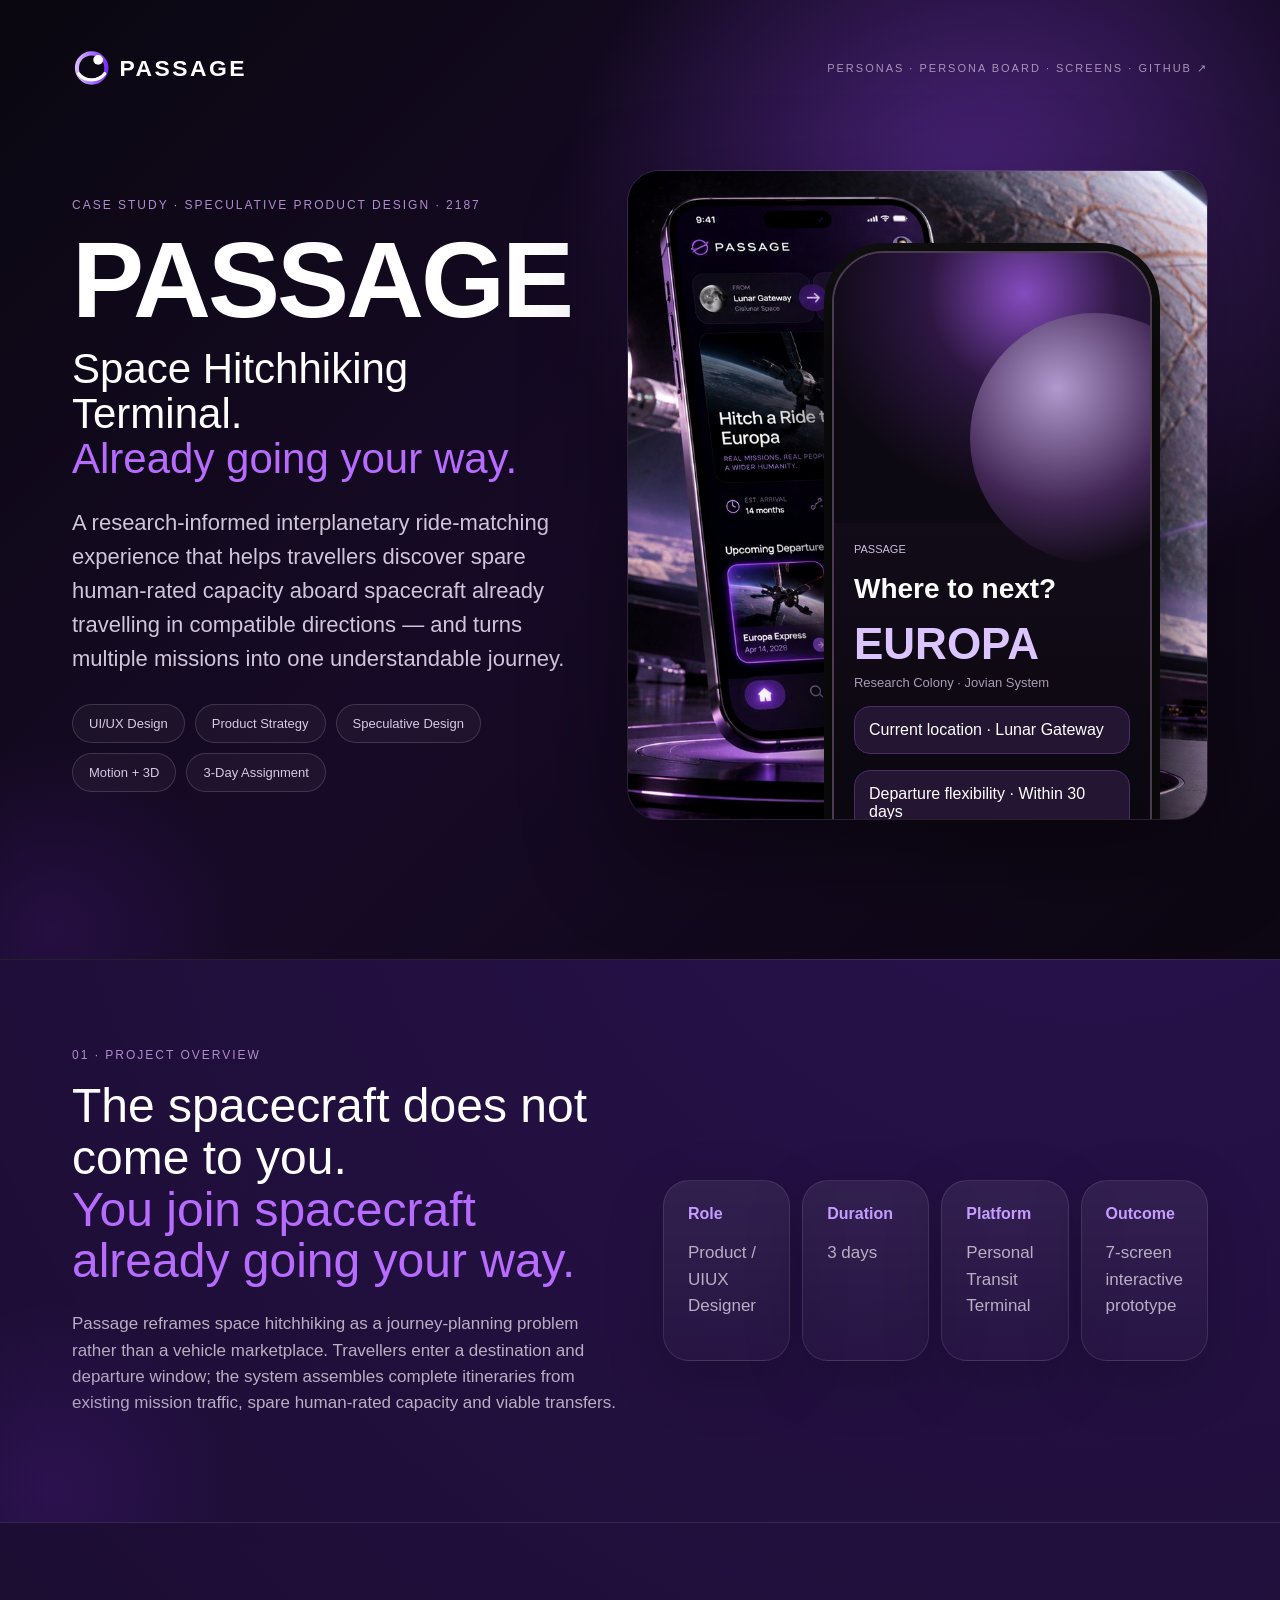
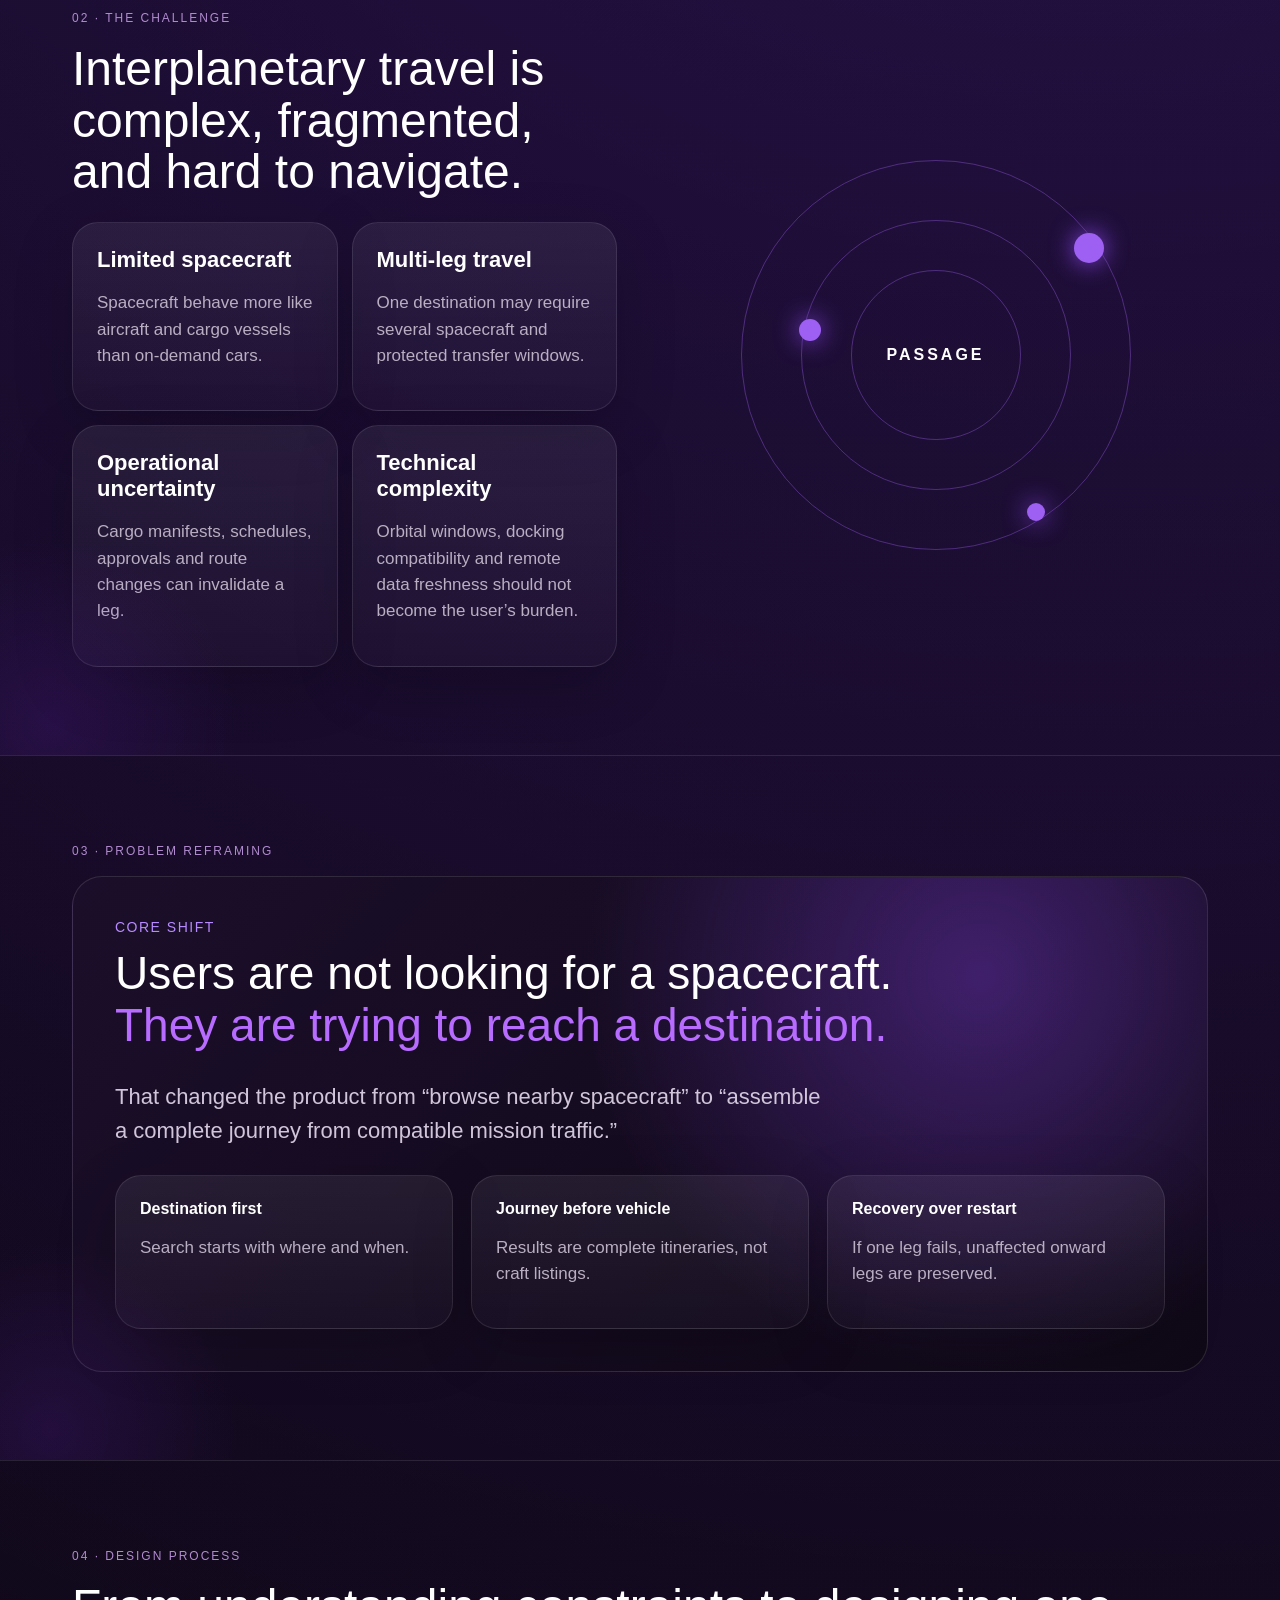
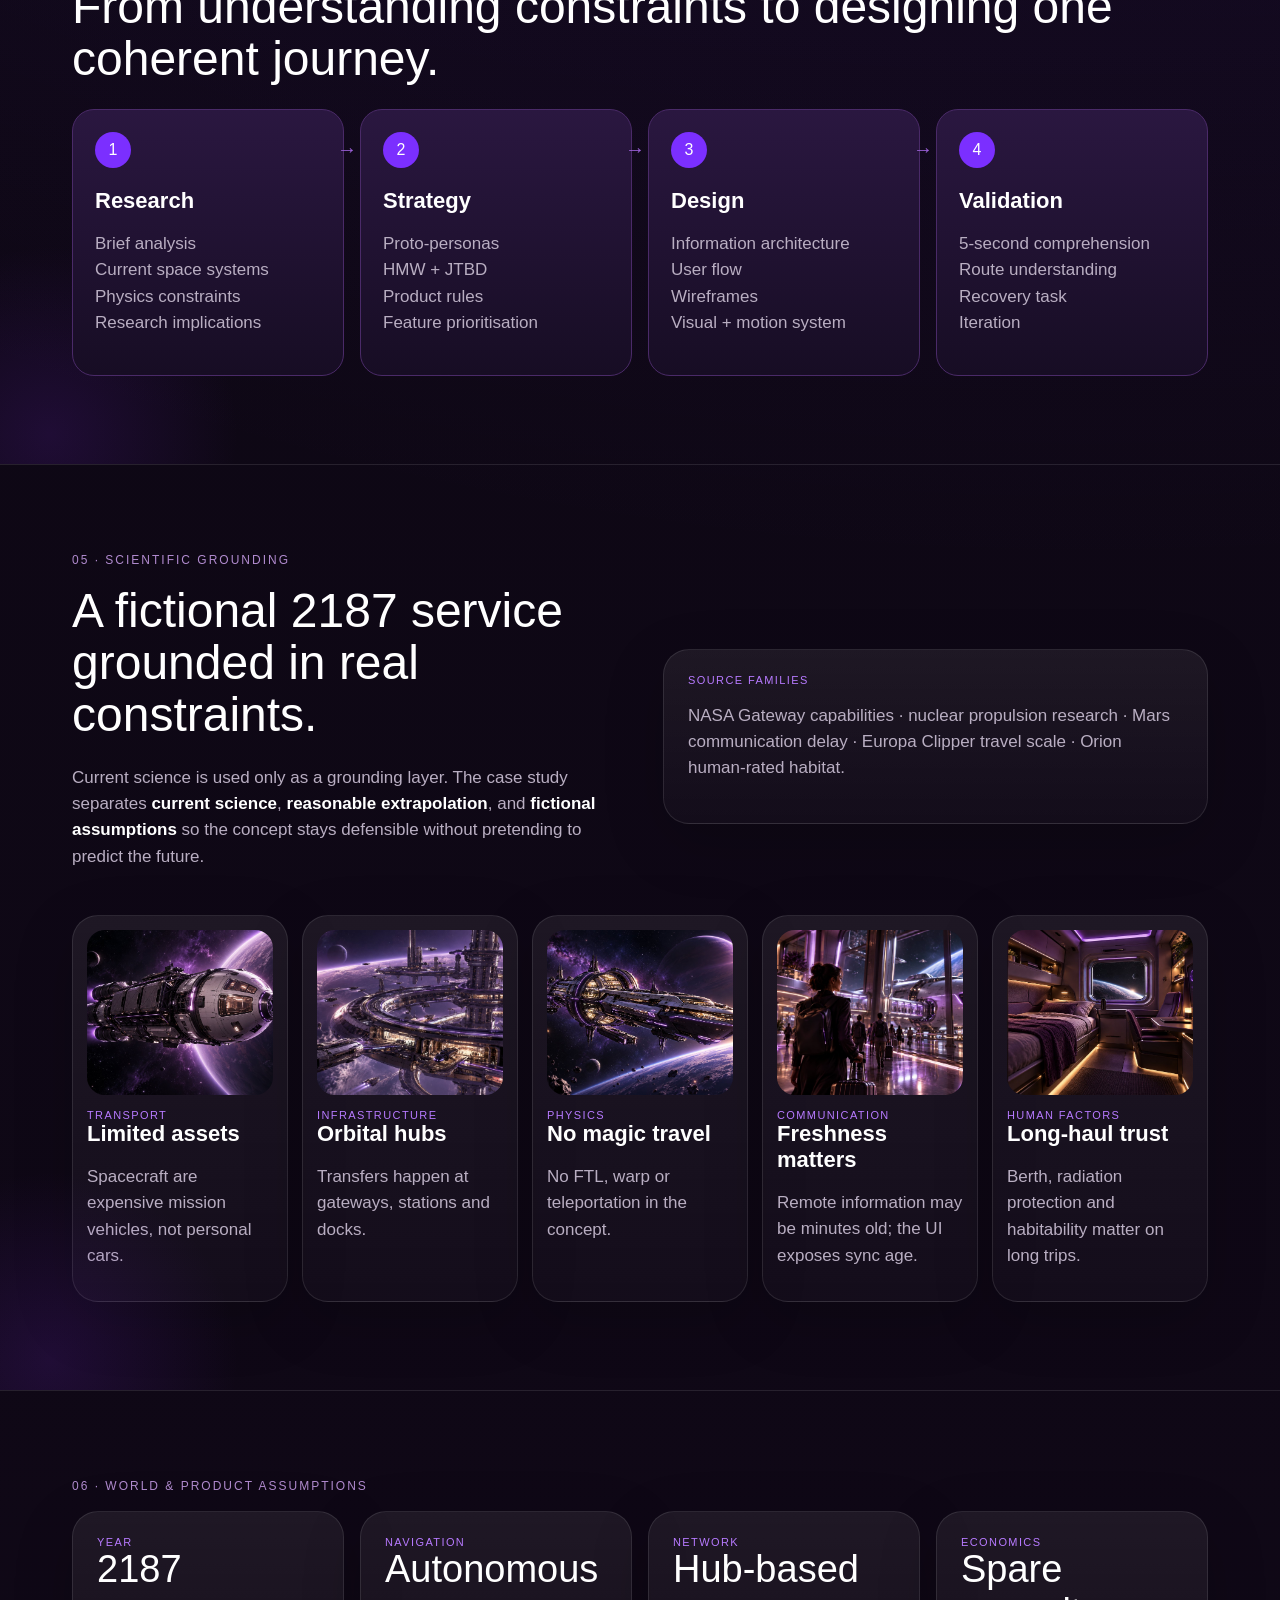
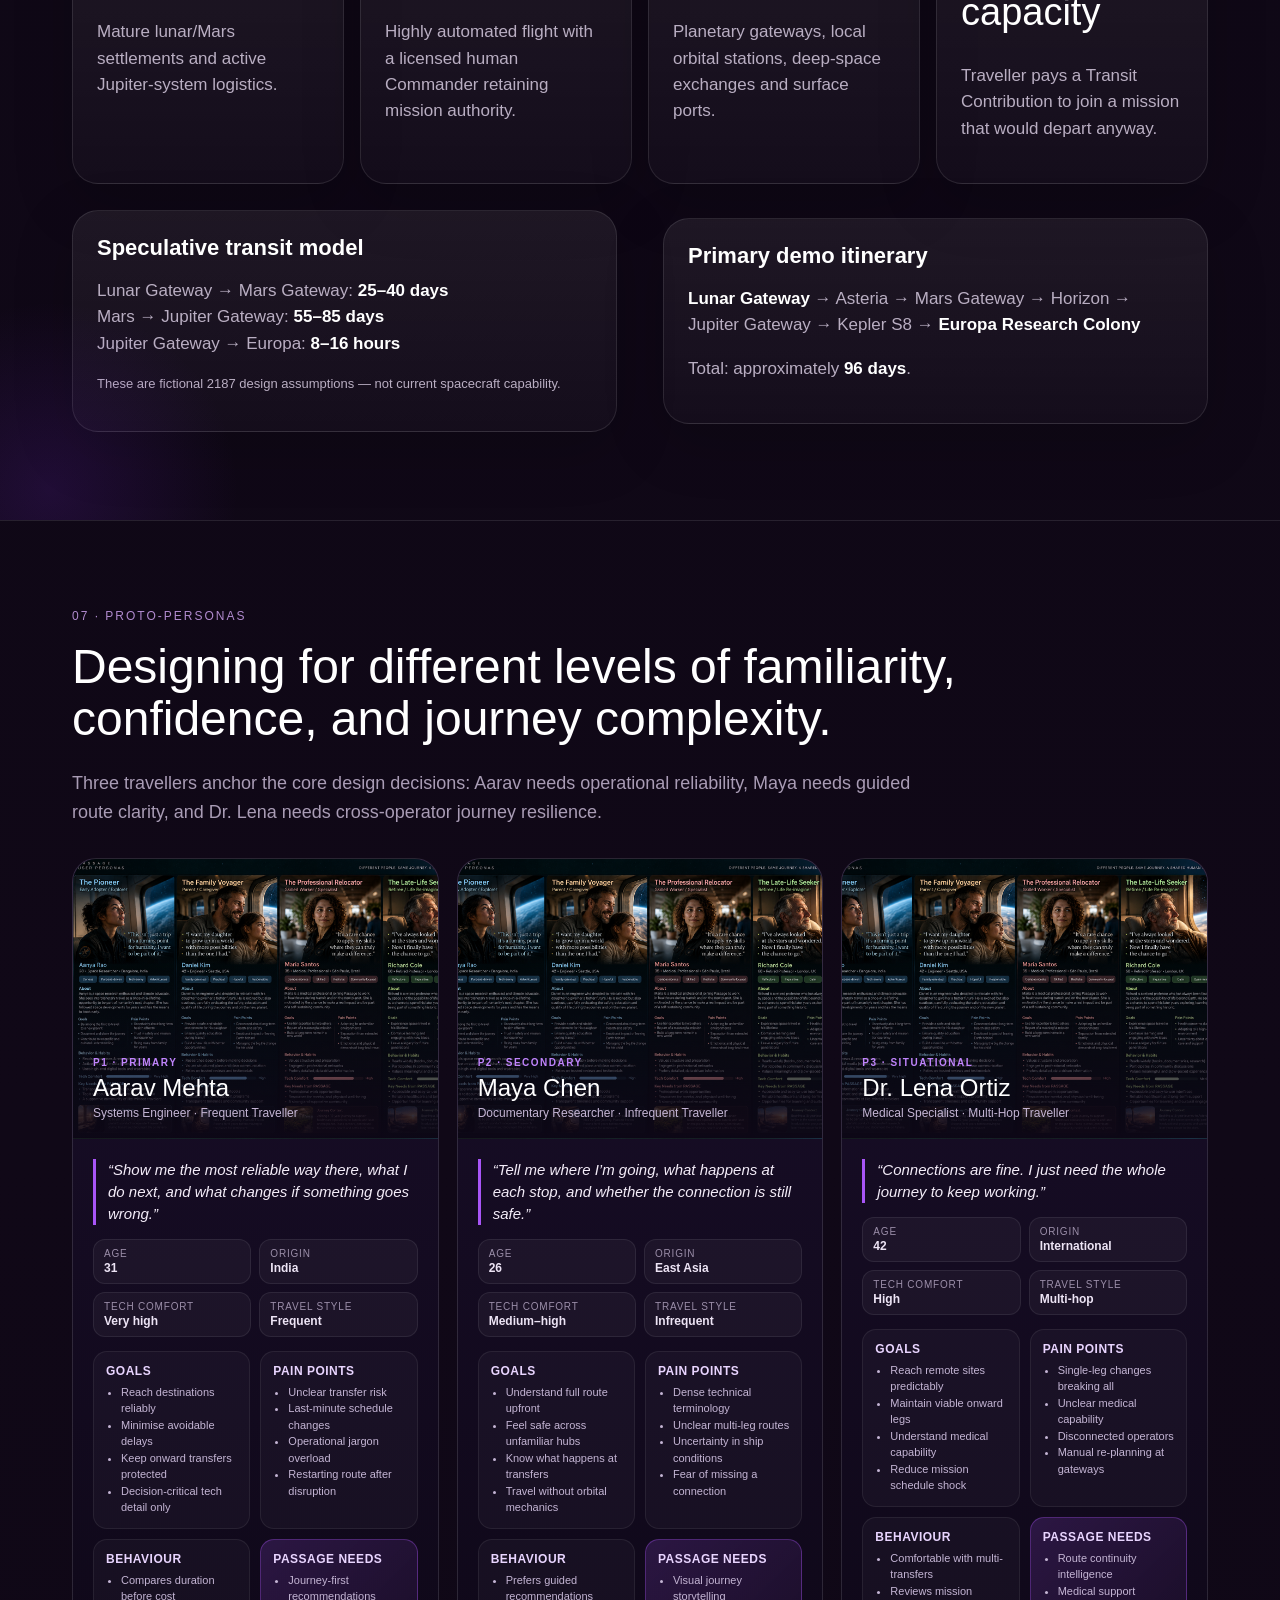
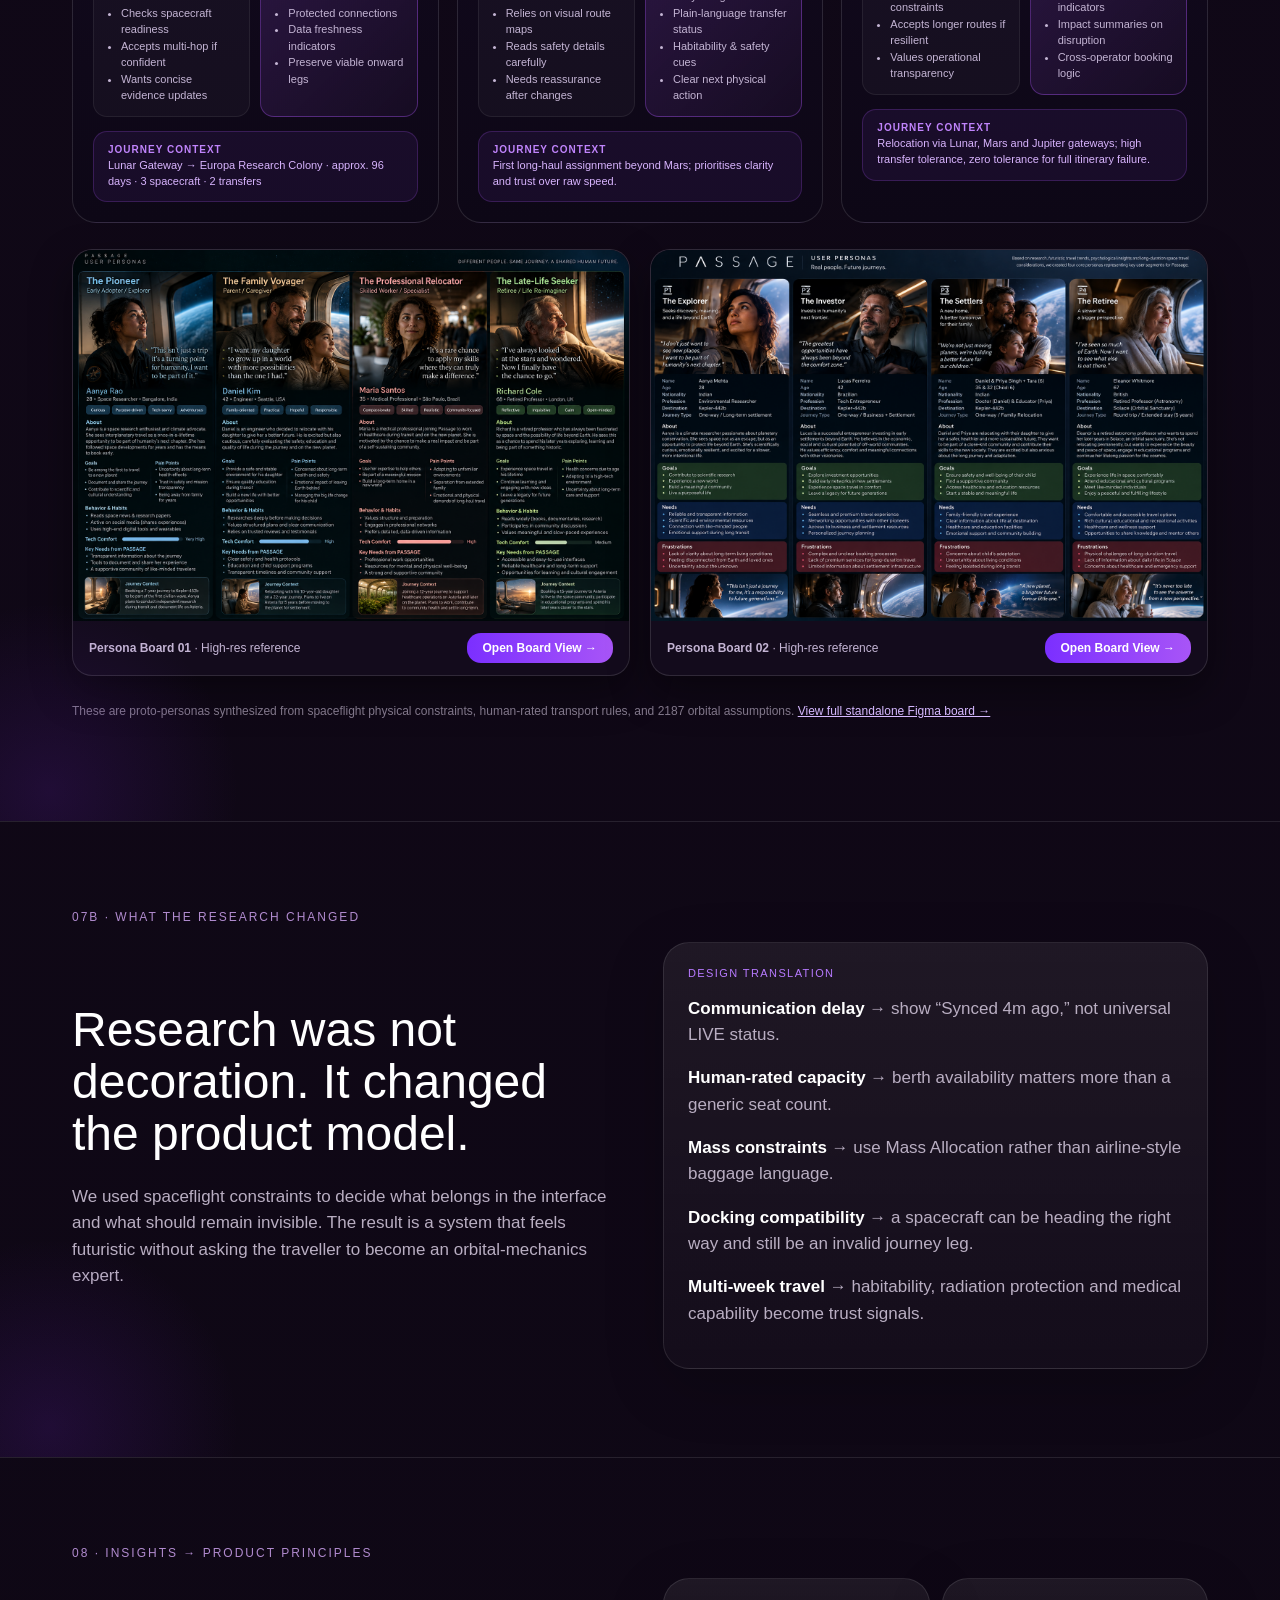
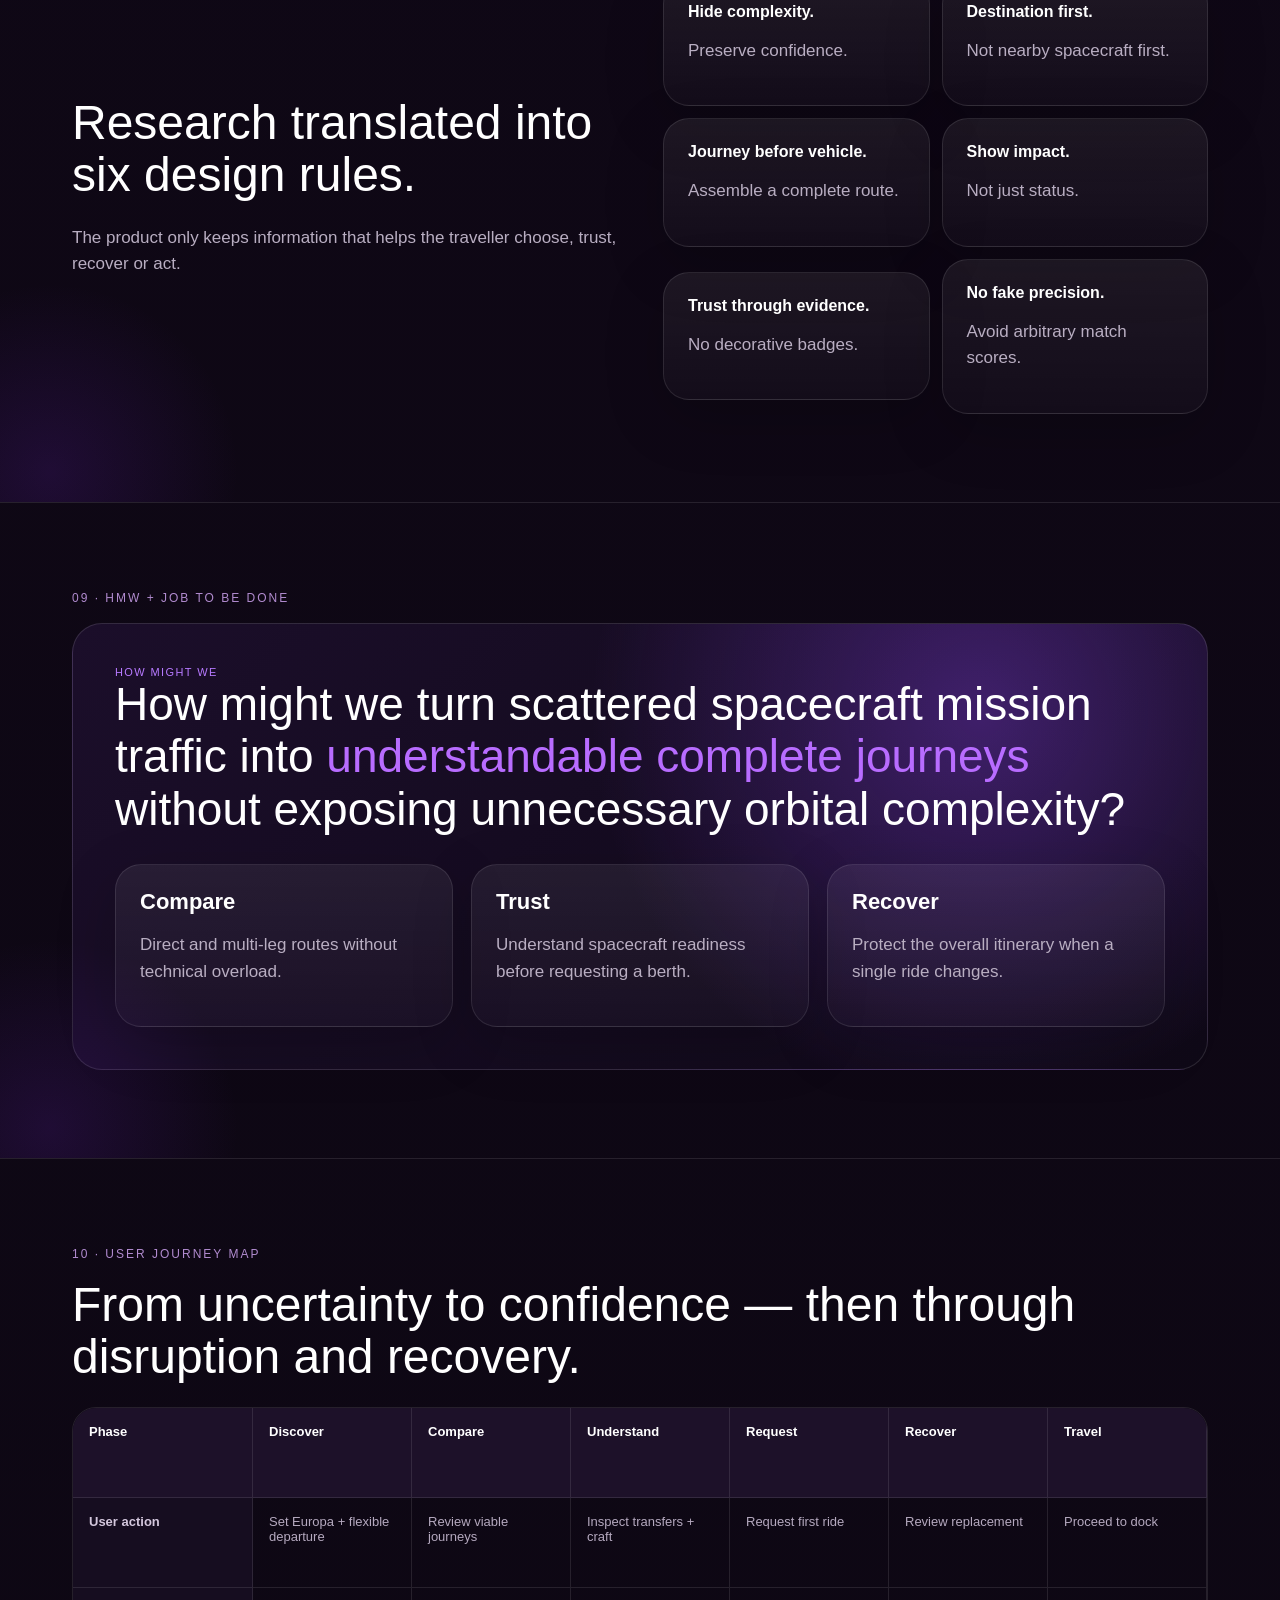
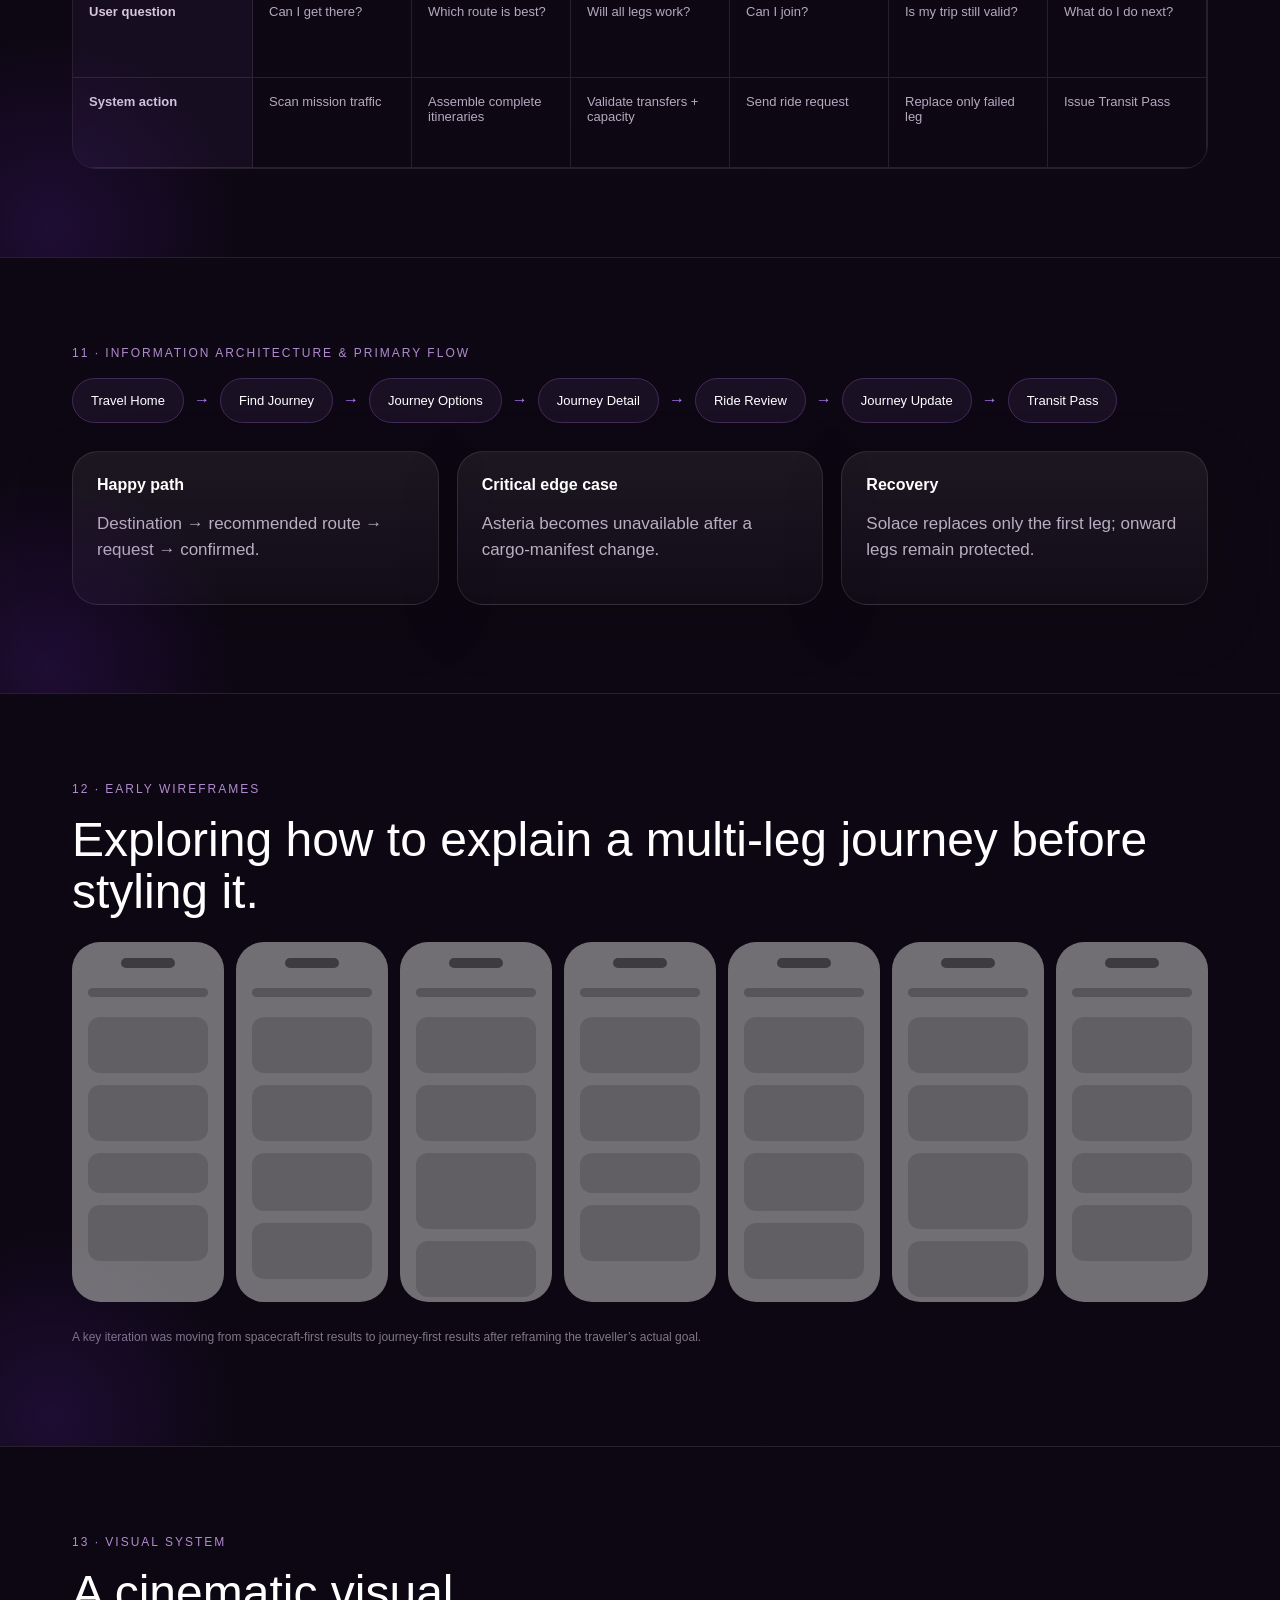
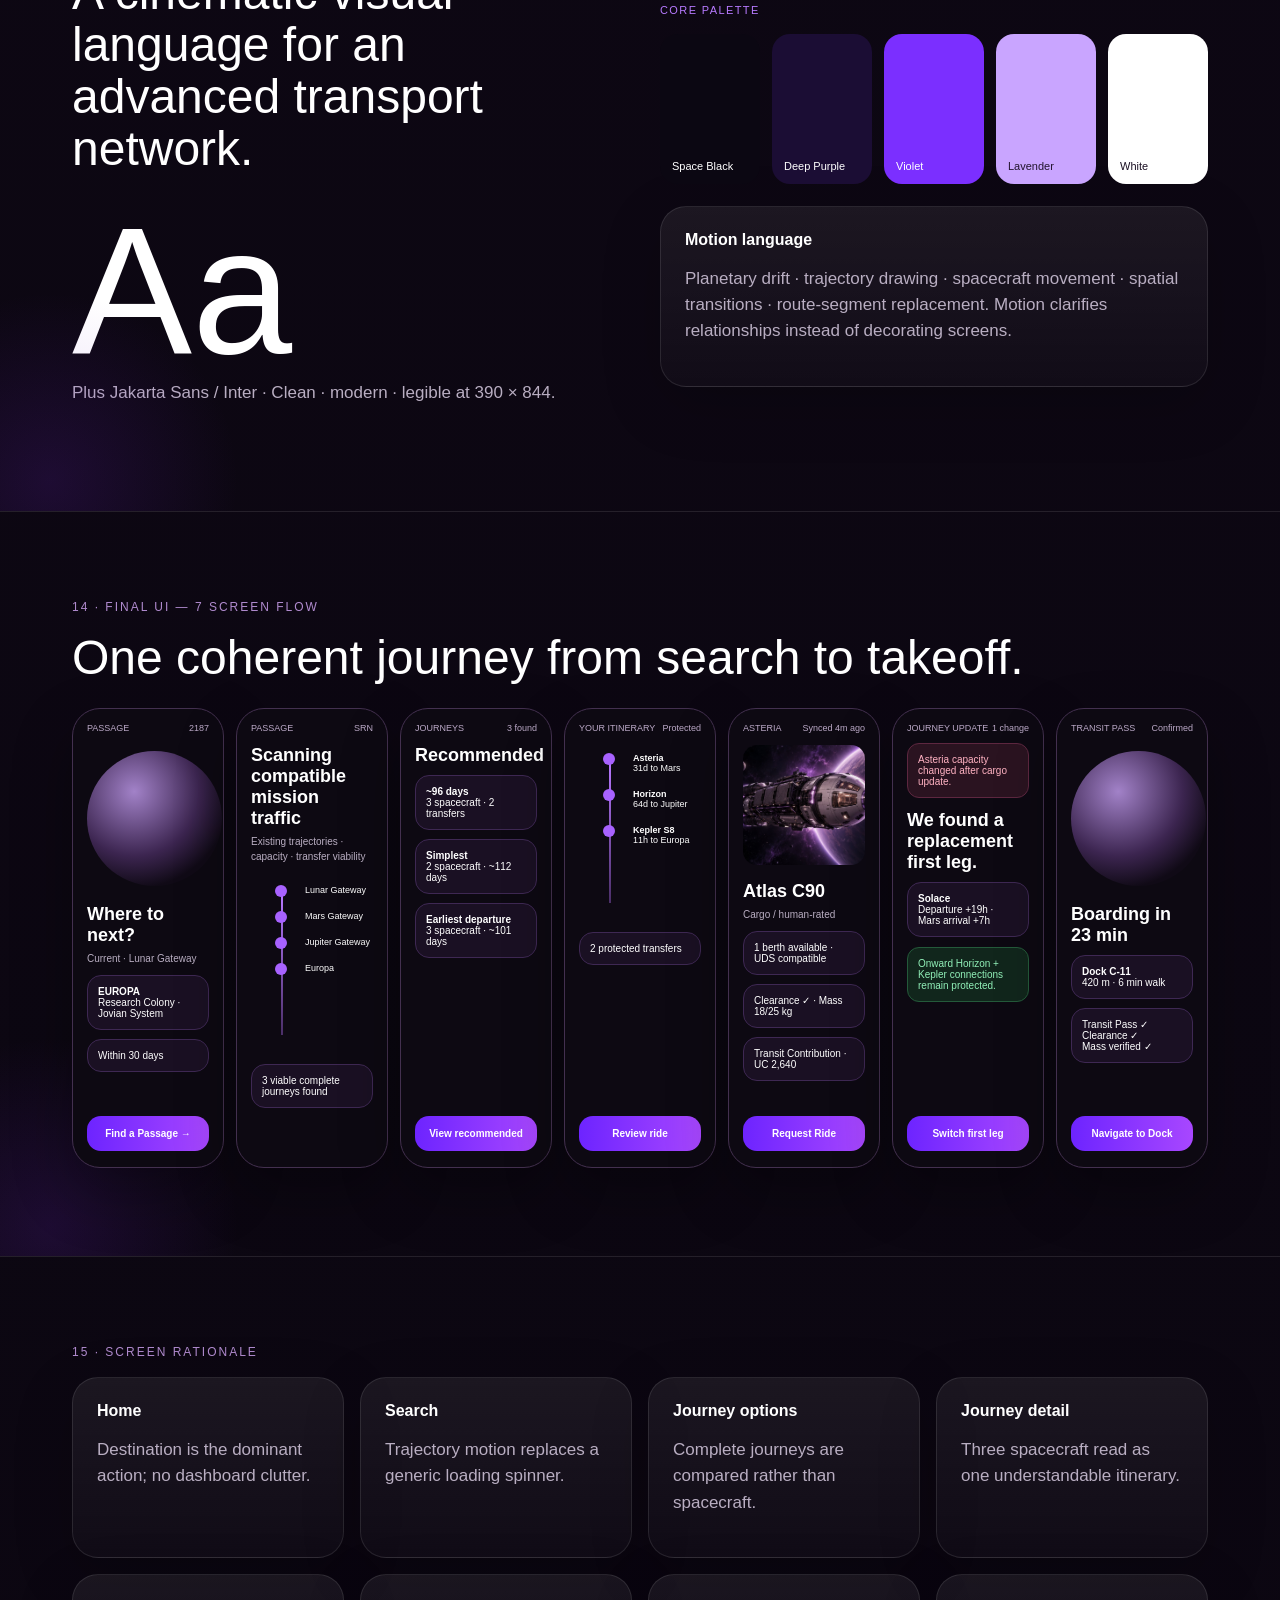
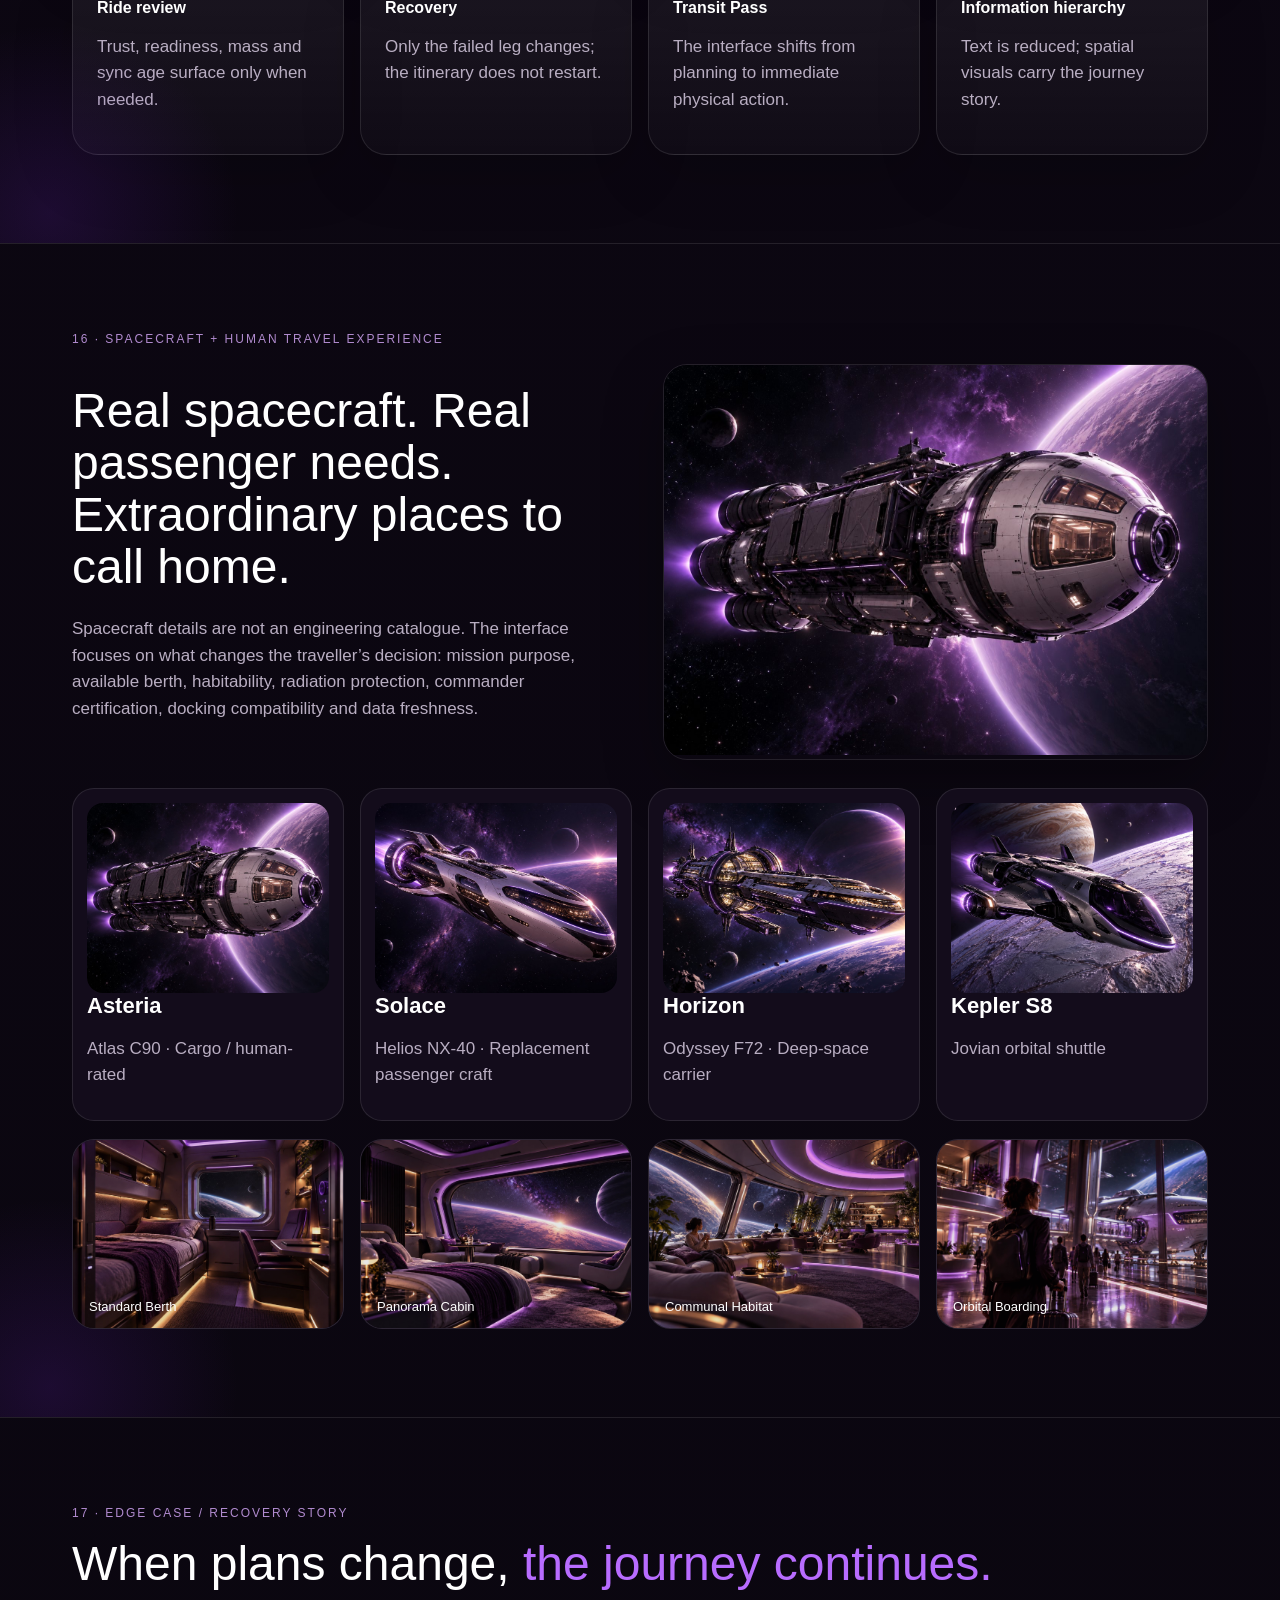
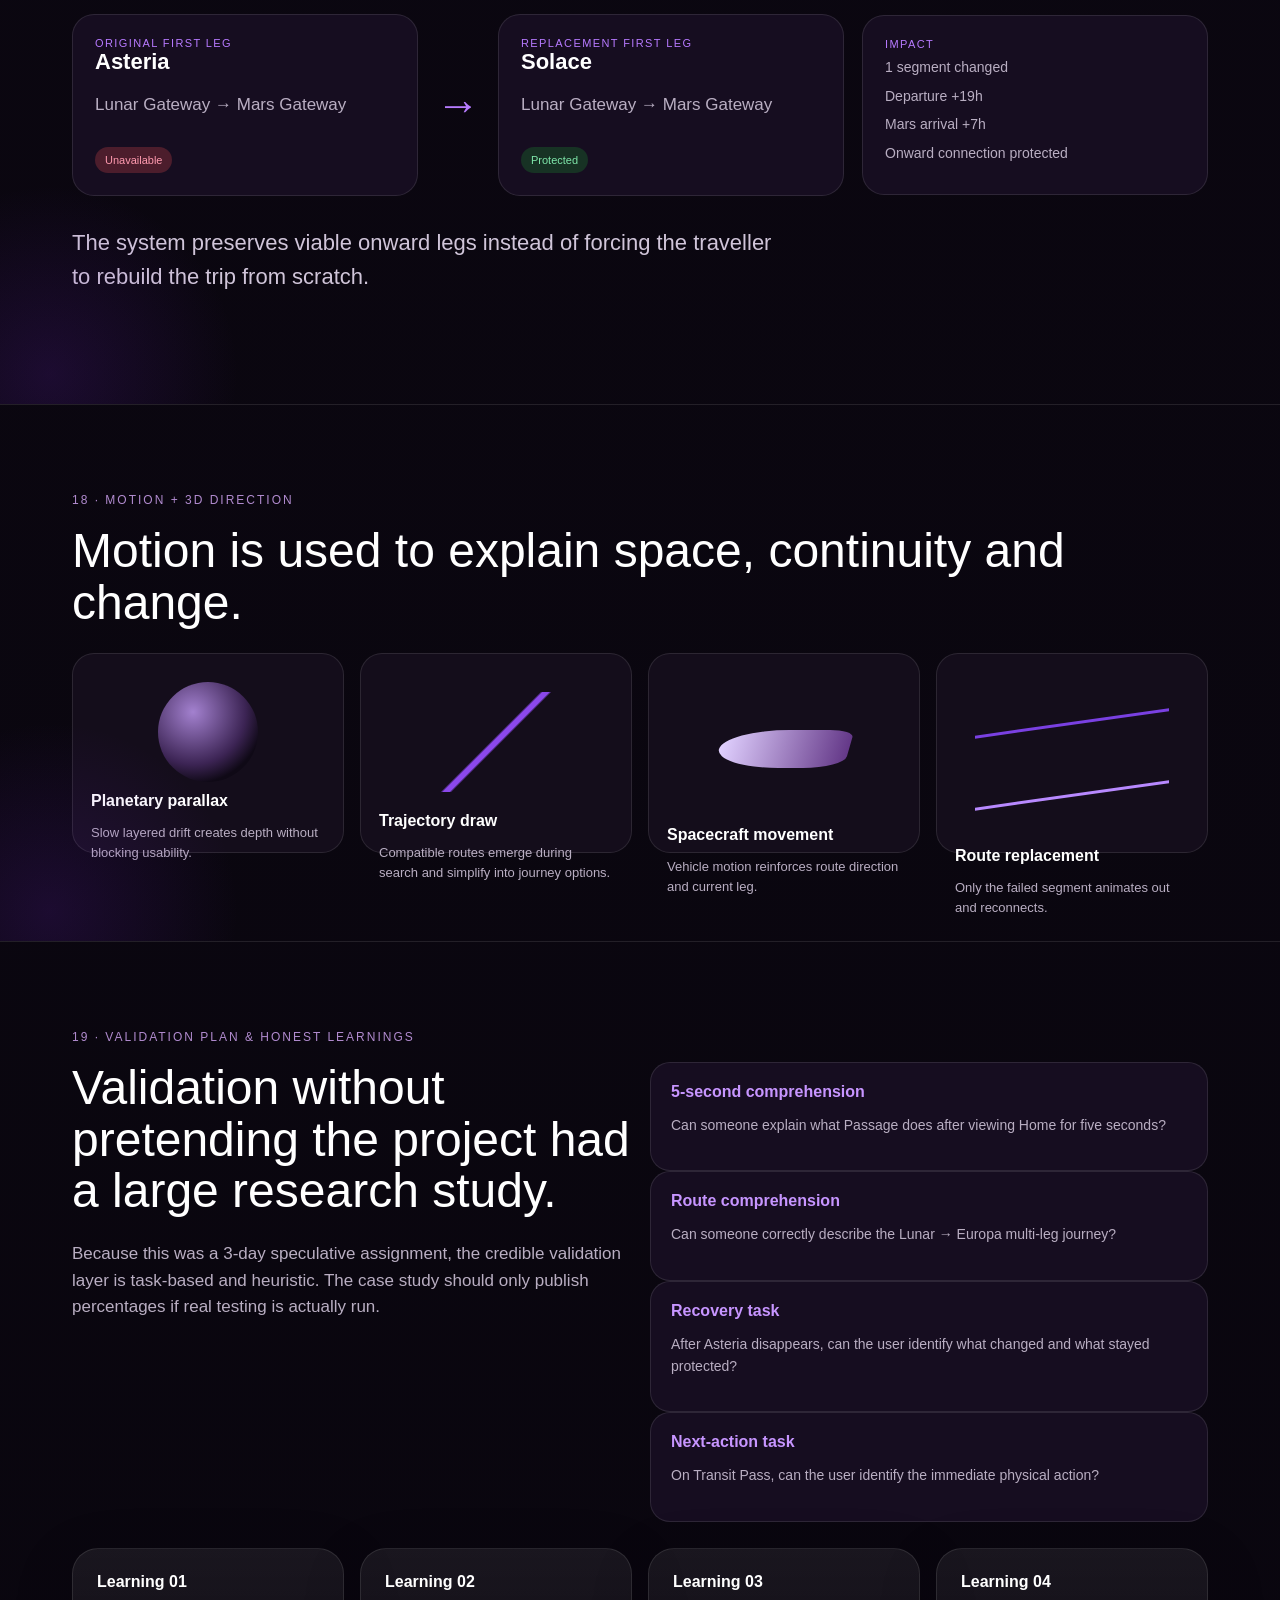
==== commit 7894b01c: "Add rich editable proto-personas boards, portraits, and standalone personas page" ====
--- a/index.html
+++ b/index.html
@@ -4,7 +4,7 @@
 <body><main class="case">
 
 <section class="hero">
-<div class="topbar"><img src="assets/passage_logo.svg"><div class="nav">EXPLORE · CONNECT · HITCH A RIDE</div></div>
+<div class="topbar"><img src="assets/passage_logo.svg"><div class="nav"><a href="#personas">PERSONAS</a> · <a href="personas.html">PERSONA BOARD</a> · <a href="screens.html">SCREENS</a> · <a href="https://github.com/LakhanSingh07/passage-case-study" target="_blank">GITHUB ↗</a></div></div>
 <div class="hero-grid">
 <div class="hero-copy">
 <div class="eyebrow">CASE STUDY · SPECULATIVE PRODUCT DESIGN · 2187</div>
@@ -89,15 +89,219 @@
 </div>
 </section>
 
-<section>
+<section id="personas">
 <div class="eyebrow">07 · PROTO-PERSONAS</div>
-<h2>Different travellers. A shared need for clarity.</h2>
-<div class="grid3">
-<div class="card persona"><div class="avatar">AM</div><div class="tag" style="margin-top:18px">Primary</div><h4>Aarav Mehta</h4><p class="muted">Systems Engineer · Frequent traveller</p><p class="quote">“Show me the most reliable way there, what I do next, and what changes if something goes wrong.”</p><ul><li>Reliability first</li><li>Needs transfer confidence</li><li>Wants technical detail only when useful</li></ul></div>
-<div class="card persona"><div class="avatar alt">MC</div><div class="tag" style="margin-top:18px">Secondary</div><h4>Maya Chen</h4><p class="muted">Documentary researcher · Infrequent traveller</p><p class="quote">“Tell me where I’m going, what happens at each stop, and whether the connection is still safe.”</p><ul><li>Needs guided recommendations</li><li>Values trust and clarity</li><li>Prefers visual explanation</li></ul></div>
-<div class="card persona"><div class="avatar alt2">LO</div><div class="tag" style="margin-top:18px">Situational</div><h4>Dr. Lena Ortiz</h4><p class="muted">Medical researcher · Multi-hop traveller</p><p class="quote">“Connections are fine. I just need the whole journey to keep working.”</p><ul><li>Accepts multiple rides</li><li>Needs route continuity</li><li>Values recovery intelligence</li></ul></div>
-</div>
-<p class="footer-note">These are proto-personas based on the brief and product assumptions; they are not presented as interviewed users.</p>
+<h2>Designing for different levels of familiarity, confidence, and journey complexity.</h2>
+<p class="lead" style="color:var(--muted);font-size:18px;max-width:880px;line-height:1.6;margin-bottom:32px">
+Three travellers anchor the core design decisions: Aarav needs operational reliability, Maya needs guided route clarity, and Dr. Lena needs cross-operator journey resilience.
+</p>
+
+<div class="grid3" style="align-items:stretch">
+<!-- P1 Aarav Mehta -->
+<article class="persona-card">
+<div class="portrait p1">
+<div class="overlay">
+<span class="role">P1 · PRIMARY</span>
+<h3>Aarav Mehta</h3>
+<p class="subtitle">Systems Engineer · Frequent Traveller</p>
+</div>
+</div>
+<div class="persona-body">
+<blockquote class="persona-quote">“Show me the most reliable way there, what I do next, and what changes if something goes wrong.”</blockquote>
+<div class="persona-meta">
+<div class="meta-box"><span>Age</span><b>31</b></div>
+<div class="meta-box"><span>Origin</span><b>India</b></div>
+<div class="meta-box"><span>Tech Comfort</span><b>Very high</b></div>
+<div class="meta-box"><span>Travel Style</span><b>Frequent</b></div>
+</div>
+<div class="persona-details">
+<div class="detail-box">
+<h4>Goals</h4>
+<ul>
+<li>Reach destinations reliably</li>
+<li>Minimise avoidable delays</li>
+<li>Keep onward transfers protected</li>
+<li>Decision-critical tech detail only</li>
+</ul>
+</div>
+<div class="detail-box">
+<h4>Pain Points</h4>
+<ul>
+<li>Unclear transfer risk</li>
+<li>Last-minute schedule changes</li>
+<li>Operational jargon overload</li>
+<li>Restarting route after disruption</li>
+</ul>
+</div>
+<div class="detail-box">
+<h4>Behaviour</h4>
+<ul>
+<li>Compares duration before cost</li>
+<li>Checks spacecraft readiness</li>
+<li>Accepts multi-hop if confident</li>
+<li>Wants concise evidence updates</li>
+</ul>
+</div>
+<div class="detail-box accent">
+<h4>PASSAGE Needs</h4>
+<ul>
+<li>Journey-first recommendations</li>
+<li>Protected connections</li>
+<li>Data freshness indicators</li>
+<li>Preserve viable onward legs</li>
+</ul>
+</div>
+</div>
+<div class="persona-journey">
+<b>Journey Context</b>
+<span>Lunar Gateway → Europa Research Colony · approx. 96 days · 3 spacecraft · 2 transfers</span>
+</div>
+</div>
+</article>
+
+<!-- P2 Maya Chen -->
+<article class="persona-card">
+<div class="portrait p2">
+<div class="overlay">
+<span class="role">P2 · SECONDARY</span>
+<h3>Maya Chen</h3>
+<p class="subtitle">Documentary Researcher · Infrequent Traveller</p>
+</div>
+</div>
+<div class="persona-body">
+<blockquote class="persona-quote">“Tell me where I’m going, what happens at each stop, and whether the connection is still safe.”</blockquote>
+<div class="persona-meta">
+<div class="meta-box"><span>Age</span><b>26</b></div>
+<div class="meta-box"><span>Origin</span><b>East Asia</b></div>
+<div class="meta-box"><span>Tech Comfort</span><b>Medium–high</b></div>
+<div class="meta-box"><span>Travel Style</span><b>Infrequent</b></div>
+</div>
+<div class="persona-details">
+<div class="detail-box">
+<h4>Goals</h4>
+<ul>
+<li>Understand full route upfront</li>
+<li>Feel safe across unfamiliar hubs</li>
+<li>Know what happens at transfers</li>
+<li>Travel without orbital mechanics</li>
+</ul>
+</div>
+<div class="detail-box">
+<h4>Pain Points</h4>
+<ul>
+<li>Dense technical terminology</li>
+<li>Unclear multi-leg routes</li>
+<li>Uncertainty in ship conditions</li>
+<li>Fear of missing a connection</li>
+</ul>
+</div>
+<div class="detail-box">
+<h4>Behaviour</h4>
+<ul>
+<li>Prefers guided recommendations</li>
+<li>Relies on visual route maps</li>
+<li>Reads safety details carefully</li>
+<li>Needs reassurance after changes</li>
+</ul>
+</div>
+<div class="detail-box accent">
+<h4>PASSAGE Needs</h4>
+<ul>
+<li>Visual journey storytelling</li>
+<li>Plain-language transfer status</li>
+<li>Habitability & safety cues</li>
+<li>Clear next physical action</li>
+</ul>
+</div>
+</div>
+<div class="persona-journey">
+<b>Journey Context</b>
+<span>First long-haul assignment beyond Mars; prioritises clarity and trust over raw speed.</span>
+</div>
+</div>
+</article>
+
+<!-- P3 Dr. Lena Ortiz -->
+<article class="persona-card">
+<div class="portrait p3">
+<div class="overlay">
+<span class="role">P3 · SITUATIONAL</span>
+<h3>Dr. Lena Ortiz</h3>
+<p class="subtitle">Medical Specialist · Multi-Hop Traveller</p>
+</div>
+</div>
+<div class="persona-body">
+<blockquote class="persona-quote">“Connections are fine. I just need the whole journey to keep working.”</blockquote>
+<div class="persona-meta">
+<div class="meta-box"><span>Age</span><b>42</b></div>
+<div class="meta-box"><span>Origin</span><b>International</b></div>
+<div class="meta-box"><span>Tech Comfort</span><b>High</b></div>
+<div class="meta-box"><span>Travel Style</span><b>Multi-hop</b></div>
+</div>
+<div class="persona-details">
+<div class="detail-box">
+<h4>Goals</h4>
+<ul>
+<li>Reach remote sites predictably</li>
+<li>Maintain viable onward legs</li>
+<li>Understand medical capability</li>
+<li>Reduce mission schedule shock</li>
+</ul>
+</div>
+<div class="detail-box">
+<h4>Pain Points</h4>
+<ul>
+<li>Single-leg changes breaking all</li>
+<li>Unclear medical capability</li>
+<li>Disconnected operators</li>
+<li>Manual re-planning at gateways</li>
+</ul>
+</div>
+<div class="detail-box">
+<h4>Behaviour</h4>
+<ul>
+<li>Comfortable with multi-transfers</li>
+<li>Reviews mission constraints</li>
+<li>Accepts longer routes if resilient</li>
+<li>Values operational transparency</li>
+</ul>
+</div>
+<div class="detail-box accent">
+<h4>PASSAGE Needs</h4>
+<ul>
+<li>Route continuity intelligence</li>
+<li>Medical support indicators</li>
+<li>Impact summaries on disruption</li>
+<li>Cross-operator booking logic</li>
+</ul>
+</div>
+</div>
+<div class="persona-journey">
+<b>Journey Context</b>
+<span>Relocation via Lunar, Mars and Jupiter gateways; high transfer tolerance, zero tolerance for full itinerary failure.</span>
+</div>
+</div>
+</article>
+</div>
+
+<div class="persona-board-preview">
+<div class="ref-card">
+<img src="assets/persona_board_01.png" alt="PASSAGE Persona Board 01">
+<div class="ref-cap">
+<span><b>Persona Board 01</b> · High-res reference</span>
+<a href="personas.html" class="board-cta-btn" style="margin:0;padding:8px 16px;font-size:12px">Open Board View →</a>
+</div>
+</div>
+<div class="ref-card">
+<img src="assets/persona_board_02.png" alt="PASSAGE Persona Board 02">
+<div class="ref-cap">
+<span><b>Persona Board 02</b> · High-res reference</span>
+<a href="personas.html" class="board-cta-btn" style="margin:0;padding:8px 16px;font-size:12px">Open Board View →</a>
+</div>
+</div>
+</div>
+
+<p class="footer-note">These are proto-personas synthesized from spaceflight physical constraints, human-rated transport rules, and 2187 orbital assumptions. <a href="personas.html" style="color:#d6b9ff">View full standalone Figma board →</a></p>
 </section>
 
 <section>
--- a/style.css
+++ b/style.css
@@ -66,3 +66,46 @@
 .craft .art img{width:100%!important;height:100%!important;object-fit:cover!important;position:static!important;filter:none!important}
 .closing-real{border-radius:28px;overflow:hidden;border:1px solid rgba(255,255,255,.1)}
 .closing-real img{width:100%;height:100%;object-fit:cover}
+
+/* Personas - Rich Profiles & Figma Board */
+.topbar .nav a{color:inherit;text-decoration:none;transition:color .2s}
+.topbar .nav a:hover{color:#D6B9FF}
+.persona-card{background:linear-gradient(180deg,#190e29,#0d0716);border:1px solid rgba(255,255,255,.12);border-radius:24px;overflow:hidden;display:flex;flex-direction:column;transition:transform .2s,box-shadow .2s}
+.persona-card:hover{transform:translateY(-4px);box-shadow:0 20px 40px rgba(0,0,0,.5);border-color:rgba(183,122,255,.3)}
+.portrait{height:280px;position:relative;background-size:cover;background-position:center;border-bottom:1px solid rgba(255,255,255,.08)}
+.p1{background-image:linear-gradient(180deg,transparent 35%,rgba(13,7,22,.96)),url('assets/persona_board_01.png');background-position:7% 10%}
+.p2{background-image:linear-gradient(180deg,transparent 35%,rgba(13,7,22,.96)),url('assets/persona_board_01.png');background-position:35% 10%}
+.p3{background-image:linear-gradient(180deg,transparent 35%,rgba(13,7,22,.96)),url('assets/persona_board_01.png');background-position:65% 10%}
+.portrait .overlay{position:absolute;left:20px;right:20px;bottom:16px}
+.portrait .role{font-size:10px;letter-spacing:1.5px;color:#c084fc;font-weight:700;text-transform:uppercase}
+.portrait h3{font-size:24px;margin:4px 0 2px;color:#fff}
+.portrait .subtitle{margin:0;color:#c4b5d4;font-size:12px}
+.persona-body{padding:20px;display:flex;flex-direction:column;gap:14px;flex:1}
+.persona-quote{font-size:15px;line-height:1.45;color:#f3ecf8;font-style:italic;margin:0;border-left:3px solid #a855f7;padding-left:12px}
+.persona-meta{display:grid;grid-template-columns:1fr 1fr;gap:8px}
+.meta-box{background:rgba(255,255,255,.04);border:1px solid rgba(255,255,255,.08);border-radius:12px;padding:8px 10px}
+.meta-box span{display:block;color:#9b8ea9;font-size:10px;text-transform:uppercase;letter-spacing:.8px}
+.meta-box b{display:block;margin-top:2px;font-size:12px;color:#ede4f5}
+.persona-details{display:grid;grid-template-columns:1fr 1fr;gap:10px}
+.detail-box{border-radius:14px;padding:12px;background:rgba(255,255,255,.03);border:1px solid rgba(255,255,255,.07)}
+.detail-box.accent{background:linear-gradient(135deg,rgba(168,85,247,.18),rgba(26,14,39,.7));border-color:rgba(168,85,247,.35)}
+.detail-box h4{font-size:12px;margin:0 0 6px;color:#e9d5ff;letter-spacing:.5px;text-transform:uppercase}
+.detail-box ul{padding-left:15px;margin:0;color:#c4b5d4;font-size:11px;line-height:1.5}
+.persona-journey{padding:12px 14px;border-radius:14px;background:rgba(168,85,247,.08);border:1px solid rgba(168,85,247,.22)}
+.persona-journey b{font-size:10px;color:#c084fc;display:block;margin-bottom:3px;text-transform:uppercase;letter-spacing:1px}
+.persona-journey span{display:block;color:#d8b4fe;font-size:11px;line-height:1.45}
+.imp-grid{display:grid;grid-template-columns:repeat(3,1fr);gap:16px;margin-top:18px}
+.imp{padding:20px;border-radius:18px;background:#150D20;border:1px solid var(--line)}
+.imp b{font-size:16px;color:#C795FF;display:block}
+.imp span{display:block;color:#B9AFC1;font-size:13px;line-height:1.55;margin-top:6px}
+.persona-board-preview{display:grid;grid-template-columns:1fr 1fr;gap:20px;margin-top:26px}
+.persona-board-preview .ref-card{border-radius:20px;overflow:hidden;border:1px solid rgba(255,255,255,.12);background:#130b1c;box-shadow:0 16px 40px rgba(0,0,0,.4)}
+.persona-board-preview img{width:100%;display:block}
+.persona-board-preview .ref-cap{padding:12px 16px;font-size:12px;color:#c4b5d4;display:flex;justify-content:space-between;align-items:center}
+.board-cta-btn{display:inline-flex;align-items:center;gap:8px;background:linear-gradient(90deg,#7B2FFF,#A855F7);color:#fff;padding:12px 22px;border-radius:14px;text-decoration:none;font-weight:600;font-size:13px;margin-top:14px;transition:opacity .2s}
+.board-cta-btn:hover{opacity:.9}
+@media(max-width:900px){
+  .persona-details{grid-template-columns:1fr}
+  .imp-grid{grid-template-columns:1fr}
+  .persona-board-preview{grid-template-columns:1fr}
+}
